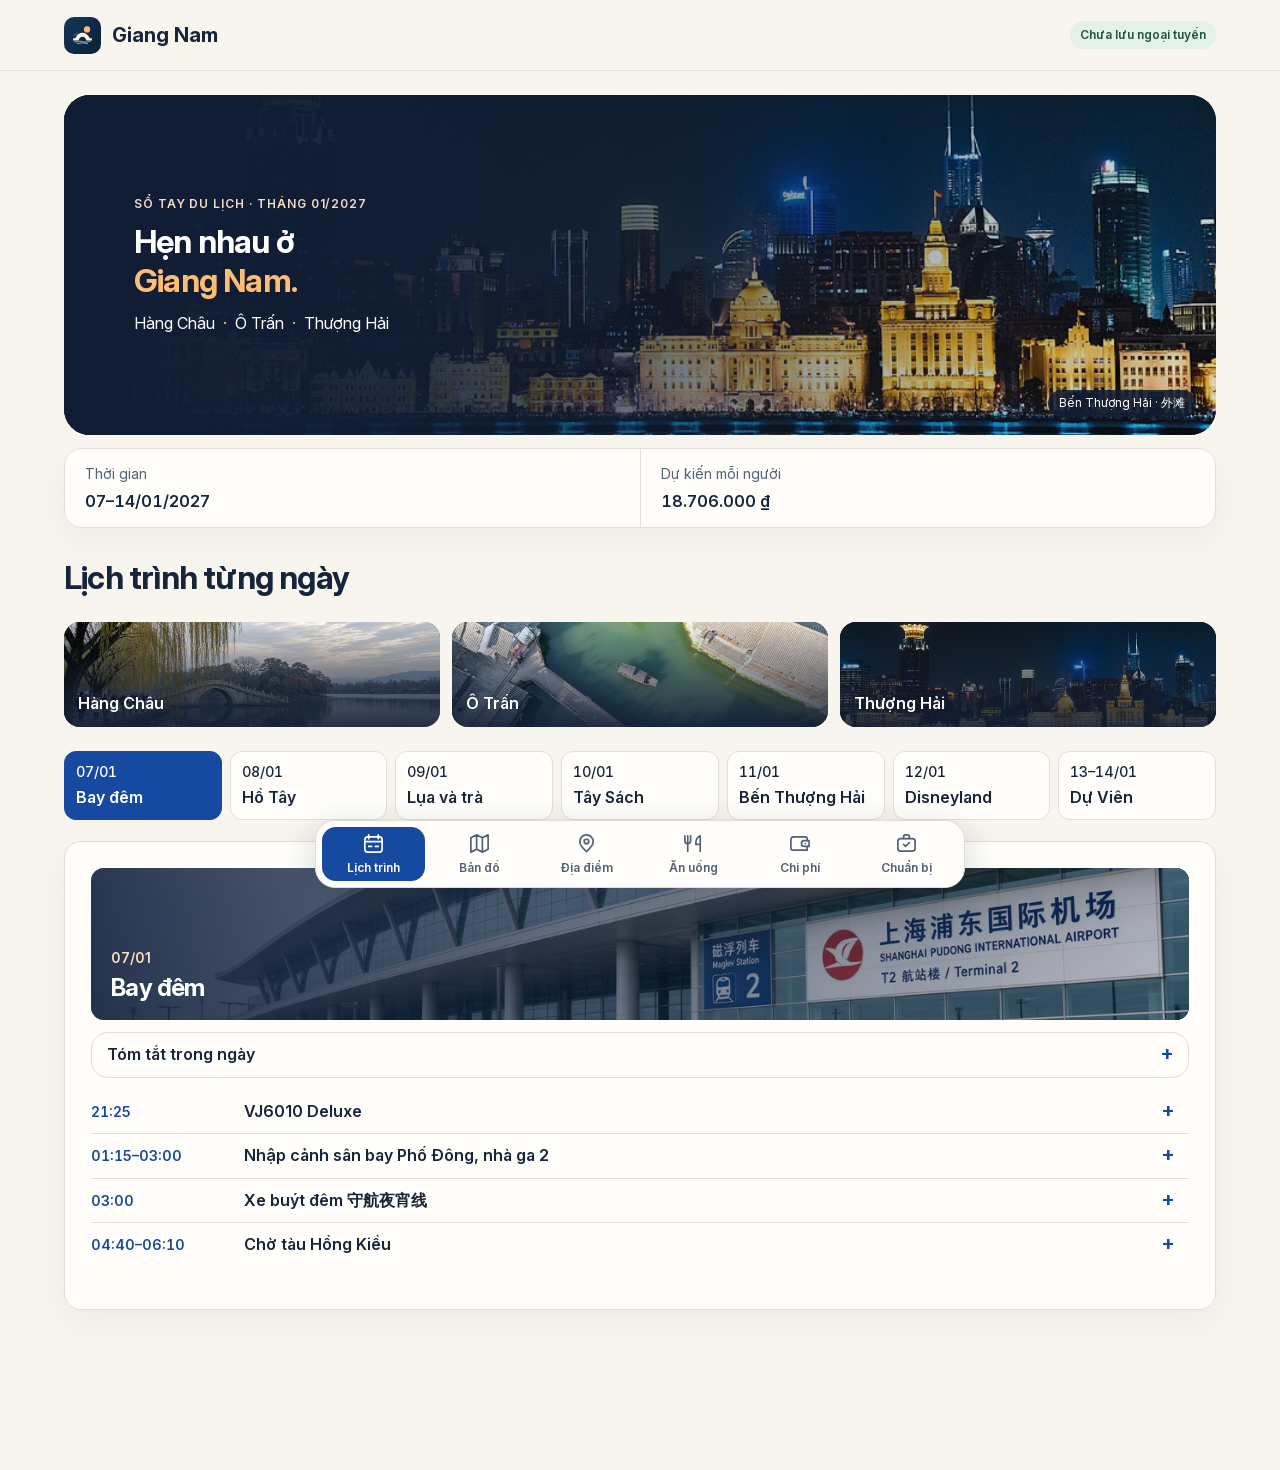
==== public/trip/index.html @ 9b8a5ee4 "Design a new Giang Nam app icon" ====
<!doctype html>
<html lang="vi">
<head>
  <meta charset="utf-8">
  <meta name="viewport" content="width=device-width, initial-scale=1, viewport-fit=cover">
  <meta name="theme-color" content="#f8f5ee">
  <meta name="description" content="Sổ tay du lịch tháng 1/2027 qua Hàng Châu, Ô Trấn và Thượng Hải.">
  <title>Giang Nam · Sổ tay chuyến đi</title>
  <link rel="manifest" href="manifest.webmanifest">
  <link rel="icon" href="icons/giang-nam.svg" type="image/svg+xml">
  <link rel="apple-touch-icon" href="icons/giang-nam-180.png" sizes="180x180">
  <link rel="stylesheet" href="leaflet.css">
  <link rel="stylesheet" href="trip.css">
  <script src="leaflet.js" defer></script>
  <script src="trip.js" type="module"></script>
</head>
<body>
  <header class="masthead">
    <div class="frame topbar"><a class="brand" href="./"><img src="icons/giang-nam.svg" alt="" width="37" height="37"> Giang Nam</a><div class="tools"><span id="offline" role="status"></span><button id="install" hidden>Cài ứng dụng</button></div></div>
  </header>
  <main class="frame">
    <section class="hero" aria-labelledby="title">
      <img src="../img/sight-bund.jpg" alt="" fetchpriority="high">
      <div class="hero-copy"><p class="eyebrow">SỔ TAY DU LỊCH · THÁNG 01/2027</p><h1 id="title">Hẹn nhau ở<br><em>Giang Nam.</em></h1><p>Hàng Châu <span>·</span> Ô Trấn <span>·</span> Thượng Hải</p></div>
      <span class="hero-caption">Bến Thượng Hải · 外滩</span>
    </section>
    <section class="overview" aria-label="Tổng quan chuyến đi">
      <div><span>Thời gian</span><strong>07–14/01/2027</strong></div>
      <div><span>Dự kiến mỗi người</span><strong>18.706.000 ₫</strong></div>
    </section>
    <nav class="nav" id="menu" aria-label="Sổ tay">
      <a href="#lich-trinh">
        <svg viewBox="0 0 24 24" aria-hidden="true"><rect x="3" y="5" width="18" height="16" rx="3"/><path d="M7 3v4m10-4v4M3 10h18m-14 5h3m4 0h3"/></svg>
        <span>Lịch trình</span>
      </a>
      <a href="#ban-do">
        <svg viewBox="0 0 24 24" aria-hidden="true"><path d="m3 6 6-3 6 3 6-3v15l-6 3-6-3-6 3zm6-3v15m6-12v15"/></svg>
        <span>Bản đồ</span>
      </a>
      <a href="#dia-diem">
        <svg viewBox="0 0 24 24" aria-hidden="true"><path d="M19 10c0 4.4-7 10.5-7 10.5S5 14.4 5 10a7 7 0 1 1 14 0Z"/><circle cx="12" cy="10" r="2.4"/></svg>
        <span>Địa điểm</span>
      </a>
      <a href="#an-uong">
        <svg viewBox="0 0 24 24" aria-hidden="true"><path d="M3 4v5a3 3 0 0 0 6 0V4M6 4v16m13 0V4c-3 1.5-4.5 4-4.5 7V13H19"/></svg>
        <span>Ăn uống</span>
      </a>
      <a href="#chi-phi">
        <svg viewBox="0 0 24 24" aria-hidden="true"><path d="M20 9V7a2 2 0 0 0-2-2H6a3 3 0 0 0-3 3v9a2 2 0 0 0 2 2h15v-4"/><path d="M17 9h5v6h-5a3 3 0 0 1 0-6Zm1 3h.1"/></svg>
        <span>Chi phí</span>
      </a>
      <a href="#chuan-bi">
        <svg viewBox="0 0 24 24" aria-hidden="true"><rect x="3" y="7" width="18" height="13" rx="3"/><path d="M9 7V5a2 2 0 0 1 2-2h2a2 2 0 0 1 2 2v2m-6 6 2 2 4-4"/></svg>
        <span>Chuẩn bị</span>
      </a>
    </nav>
    <section class="workspace" id="workspace" aria-live="off"><p id="loading" role="status">Đang tải sổ tay…</p></section>
    <noscript><p>Bật JavaScript để mở sổ tay chuyến đi.</p></noscript>
  </main>
</body>
</html>
---- public/trip/leaflet.css ----
/* required styles */

.leaflet-pane,
.leaflet-tile,
.leaflet-marker-icon,
.leaflet-marker-shadow,
.leaflet-tile-container,
.leaflet-pane > svg,
.leaflet-pane > canvas,
.leaflet-zoom-box,
.leaflet-image-layer,
.leaflet-layer {
	position: absolute;
	left: 0;
	top: 0;
	}
.leaflet-container {
	overflow: hidden;
	}
.leaflet-tile,
.leaflet-marker-icon,
.leaflet-marker-shadow {
	-webkit-user-select: none;
	   -moz-user-select: none;
	        user-select: none;
	  -webkit-user-drag: none;
	}
/* Prevents IE11 from highlighting tiles in blue */
.leaflet-tile::selection {
	background: transparent;
}
/* Safari renders non-retina tile on retina better with this, but Chrome is worse */
.leaflet-safari .leaflet-tile {
	image-rendering: -webkit-optimize-contrast;
	}
/* hack that prevents hw layers "stretching" when loading new tiles */
.leaflet-safari .leaflet-tile-container {
	width: 1600px;
	height: 1600px;
	-webkit-transform-origin: 0 0;
	}
.leaflet-marker-icon,
.leaflet-marker-shadow {
	display: block;
	}
/* .leaflet-container svg: reset svg max-width decleration shipped in Joomla! (joomla.org) 3.x */
/* .leaflet-container img: map is broken in FF if you have max-width: 100% on tiles */
.leaflet-container .leaflet-overlay-pane svg {
	max-width: none !important;
	max-height: none !important;
	}
.leaflet-container .leaflet-marker-pane img,
.leaflet-container .leaflet-shadow-pane img,
.leaflet-container .leaflet-tile-pane img,
.leaflet-container img.leaflet-image-layer,
.leaflet-container .leaflet-tile {
	max-width: none !important;
	max-height: none !important;
	width: auto;
	padding: 0;
	}

.leaflet-container img.leaflet-tile {
	/* See: https://bugs.chromium.org/p/chromium/issues/detail?id=600120 */
	mix-blend-mode: plus-lighter;
}

.leaflet-container.leaflet-touch-zoom {
	-ms-touch-action: pan-x pan-y;
	touch-action: pan-x pan-y;
	}
.leaflet-container.leaflet-touch-drag {
	-ms-touch-action: pinch-zoom;
	/* Fallback for FF which doesn't support pinch-zoom */
	touch-action: none;
	touch-action: pinch-zoom;
}
.leaflet-container.leaflet-touch-drag.leaflet-touch-zoom {
	-ms-touch-action: none;
	touch-action: none;
}
.leaflet-container {
	-webkit-tap-highlight-color: transparent;
}
.leaflet-container a {
	-webkit-tap-highlight-color: rgba(51, 181, 229, 0.4);
}
.leaflet-tile {
	filter: inherit;
	visibility: hidden;
	}
.leaflet-tile-loaded {
	visibility: inherit;
	}
.leaflet-zoom-box {
	width: 0;
	height: 0;
	-moz-box-sizing: border-box;
	     box-sizing: border-box;
	z-index: 800;
	}
/* workaround for https://bugzilla.mozilla.org/show_bug.cgi?id=888319 */
.leaflet-overlay-pane svg {
	-moz-user-select: none;
	}

.leaflet-pane         { z-index: 400; }

.leaflet-tile-pane    { z-index: 200; }
.leaflet-overlay-pane { z-index: 400; }
.leaflet-shadow-pane  { z-index: 500; }
.leaflet-marker-pane  { z-index: 600; }
.leaflet-tooltip-pane   { z-index: 650; }
.leaflet-popup-pane   { z-index: 700; }

.leaflet-map-pane canvas { z-index: 100; }
.leaflet-map-pane svg    { z-index: 200; }

.leaflet-vml-shape {
	width: 1px;
	height: 1px;
	}
.lvml {
	behavior: url(#default#VML);
	display: inline-block;
	position: absolute;
	}


/* control positioning */

.leaflet-control {
	position: relative;
	z-index: 800;
	pointer-events: visiblePainted; /* IE 9-10 doesn't have auto */
	pointer-events: auto;
	}
.leaflet-top,
.leaflet-bottom {
	position: absolute;
	z-index: 1000;
	pointer-events: none;
	}
.leaflet-top {
	top: 0;
	}
.leaflet-right {
	right: 0;
	}
.leaflet-bottom {
	bottom: 0;
	}
.leaflet-left {
	left: 0;
	}
.leaflet-control {
	float: left;
	clear: both;
	}
.leaflet-right .leaflet-control {
	float: right;
	}
.leaflet-top .leaflet-control {
	margin-top: 10px;
	}
.leaflet-bottom .leaflet-control {
	margin-bottom: 10px;
	}
.leaflet-left .leaflet-control {
	margin-left: 10px;
	}
.leaflet-right .leaflet-control {
	margin-right: 10px;
	}


/* zoom and fade animations */

.leaflet-fade-anim .leaflet-popup {
	opacity: 0;
	-webkit-transition: opacity 0.2s linear;
	   -moz-transition: opacity 0.2s linear;
	        transition: opacity 0.2s linear;
	}
.leaflet-fade-anim .leaflet-map-pane .leaflet-popup {
	opacity: 1;
	}
.leaflet-zoom-animated {
	-webkit-transform-origin: 0 0;
	    -ms-transform-origin: 0 0;
	        transform-origin: 0 0;
	}
svg.leaflet-zoom-animated {
	will-change: transform;
}

.leaflet-zoom-anim .leaflet-zoom-animated {
	-webkit-transition: -webkit-transform 0.25s cubic-bezier(0,0,0.25,1);
	   -moz-transition:    -moz-transform 0.25s cubic-bezier(0,0,0.25,1);
	        transition:         transform 0.25s cubic-bezier(0,0,0.25,1);
	}
.leaflet-zoom-anim .leaflet-tile,
.leaflet-pan-anim .leaflet-tile {
	-webkit-transition: none;
	   -moz-transition: none;
	        transition: none;
	}

.leaflet-zoom-anim .leaflet-zoom-hide {
	visibility: hidden;
	}


/* cursors */

.leaflet-interactive {
	cursor: pointer;
	}
.leaflet-grab {
	cursor: -webkit-grab;
	cursor:    -moz-grab;
	cursor:         grab;
	}
.leaflet-crosshair,
.leaflet-crosshair .leaflet-interactive {
	cursor: crosshair;
	}
.leaflet-popup-pane,
.leaflet-control {
	cursor: auto;
	}
.leaflet-dragging .leaflet-grab,
.leaflet-dragging .leaflet-grab .leaflet-interactive,
.leaflet-dragging .leaflet-marker-draggable {
	cursor: move;
	cursor: -webkit-grabbing;
	cursor:    -moz-grabbing;
	cursor:         grabbing;
	}

/* marker & overlays interactivity */
.leaflet-marker-icon,
.leaflet-marker-shadow,
.leaflet-image-layer,
.leaflet-pane > svg path,
.leaflet-tile-container {
	pointer-events: none;
	}

.leaflet-marker-icon.leaflet-interactive,
.leaflet-image-layer.leaflet-interactive,
.leaflet-pane > svg path.leaflet-interactive,
svg.leaflet-image-layer.leaflet-interactive path {
	pointer-events: visiblePainted; /* IE 9-10 doesn't have auto */
	pointer-events: auto;
	}

/* visual tweaks */

.leaflet-container {
	background: #ddd;
	outline-offset: 1px;
	}
.leaflet-container a {
	color: #0078A8;
	}
.leaflet-zoom-box {
	border: 2px dotted #38f;
	background: rgba(255,255,255,0.5);
	}


/* general typography */
.leaflet-container {
	font-family: "Helvetica Neue", Arial, Helvetica, sans-serif;
	font-size: 12px;
	font-size: 0.75rem;
	line-height: 1.5;
	}


/* general toolbar styles */

.leaflet-bar {
	box-shadow: 0 1px 5px rgba(0,0,0,0.65);
	border-radius: 4px;
	}
.leaflet-bar a {
	background-color: #fff;
	border-bottom: 1px solid #ccc;
	width: 26px;
	height: 26px;
	line-height: 26px;
	display: block;
	text-align: center;
	text-decoration: none;
	color: black;
	}
.leaflet-bar a,
.leaflet-control-layers-toggle {
	background-position: 50% 50%;
	background-repeat: no-repeat;
	display: block;
	}
.leaflet-bar a:hover,
.leaflet-bar a:focus {
	background-color: #f4f4f4;
	}
.leaflet-bar a:first-child {
	border-top-left-radius: 4px;
	border-top-right-radius: 4px;
	}
.leaflet-bar a:last-child {
	border-bottom-left-radius: 4px;
	border-bottom-right-radius: 4px;
	border-bottom: none;
	}
.leaflet-bar a.leaflet-disabled {
	cursor: default;
	background-color: #f4f4f4;
	color: #bbb;
	}

.leaflet-touch .leaflet-bar a {
	width: 30px;
	height: 30px;
	line-height: 30px;
	}
.leaflet-touch .leaflet-bar a:first-child {
	border-top-left-radius: 2px;
	border-top-right-radius: 2px;
	}
.leaflet-touch .leaflet-bar a:last-child {
	border-bottom-left-radius: 2px;
	border-bottom-right-radius: 2px;
	}

/* zoom control */

.leaflet-control-zoom-in,
.leaflet-control-zoom-out {
	font: bold 18px 'Lucida Console', Monaco, monospace;
	text-indent: 1px;
	}

.leaflet-touch .leaflet-control-zoom-in, .leaflet-touch .leaflet-control-zoom-out  {
	font-size: 22px;
	}


/* layers control */

.leaflet-control-layers {
	box-shadow: 0 1px 5px rgba(0,0,0,0.4);
	background: #fff;
	border-radius: 5px;
	}
.leaflet-control-layers-toggle {
	background-image: url(images/layers.png);
	width: 36px;
	height: 36px;
	}
.leaflet-retina .leaflet-control-layers-toggle {
	background-image: url(images/layers-2x.png);
	background-size: 26px 26px;
	}
.leaflet-touch .leaflet-control-layers-toggle {
	width: 44px;
	height: 44px;
	}
.leaflet-control-layers .leaflet-control-layers-list,
.leaflet-control-layers-expanded .leaflet-control-layers-toggle {
	display: none;
	}
.leaflet-control-layers-expanded .leaflet-control-layers-list {
	display: block;
	position: relative;
	}
.leaflet-control-layers-expanded {
	padding: 6px 10px 6px 6px;
	color: #333;
	background: #fff;
	}
.leaflet-control-layers-scrollbar {
	overflow-y: scroll;
	overflow-x: hidden;
	padding-right: 5px;
	}
.leaflet-control-layers-selector {
	margin-top: 2px;
	position: relative;
	top: 1px;
	}
.leaflet-control-layers label {
	display: block;
	font-size: 13px;
	font-size: 1.08333em;
	}
.leaflet-control-layers-separator {
	height: 0;
	border-top: 1px solid #ddd;
	margin: 5px -10px 5px -6px;
	}

/* Default icon URLs */
.leaflet-default-icon-path { /* used only in path-guessing heuristic, see L.Icon.Default */
	background-image: url(images/marker-icon.png);
	}


/* attribution and scale controls */

.leaflet-container .leaflet-control-attribution {
	background: #fff;
	background: rgba(255, 255, 255, 0.8);
	margin: 0;
	}
.leaflet-control-attribution,
.leaflet-control-scale-line {
	padding: 0 5px;
	color: #333;
	line-height: 1.4;
	}
.leaflet-control-attribution a {
	text-decoration: none;
	}
.leaflet-control-attribution a:hover,
.leaflet-control-attribution a:focus {
	text-decoration: underline;
	}
.leaflet-attribution-flag {
	display: inline !important;
	vertical-align: baseline !important;
	width: 1em;
	height: 0.6669em;
	}
.leaflet-left .leaflet-control-scale {
	margin-left: 5px;
	}
.leaflet-bottom .leaflet-control-scale {
	margin-bottom: 5px;
	}
.leaflet-control-scale-line {
	border: 2px solid #777;
	border-top: none;
	line-height: 1.1;
	padding: 2px 5px 1px;
	white-space: nowrap;
	-moz-box-sizing: border-box;
	     box-sizing: border-box;
	background: rgba(255, 255, 255, 0.8);
	text-shadow: 1px 1px #fff;
	}
.leaflet-control-scale-line:not(:first-child) {
	border-top: 2px solid #777;
	border-bottom: none;
	margin-top: -2px;
	}
.leaflet-control-scale-line:not(:first-child):not(:last-child) {
	border-bottom: 2px solid #777;
	}

.leaflet-touch .leaflet-control-attribution,
.leaflet-touch .leaflet-control-layers,
.leaflet-touch .leaflet-bar {
	box-shadow: none;
	}
.leaflet-touch .leaflet-control-layers,
.leaflet-touch .leaflet-bar {
	border: 2px solid rgba(0,0,0,0.2);
	background-clip: padding-box;
	}


/* popup */

.leaflet-popup {
	position: absolute;
	text-align: center;
	margin-bottom: 20px;
	}
.leaflet-popup-content-wrapper {
	padding: 1px;
	text-align: left;
	border-radius: 12px;
	}
.leaflet-popup-content {
	margin: 13px 24px 13px 20px;
	line-height: 1.3;
	font-size: 13px;
	font-size: 1.08333em;
	min-height: 1px;
	}
.leaflet-popup-content p {
	margin: 17px 0;
	margin: 1.3em 0;
	}
.leaflet-popup-tip-container {
	width: 40px;
	height: 20px;
	position: absolute;
	left: 50%;
	margin-top: -1px;
	margin-left: -20px;
	overflow: hidden;
	pointer-events: none;
	}
.leaflet-popup-tip {
	width: 17px;
	height: 17px;
	padding: 1px;

	margin: -10px auto 0;
	pointer-events: auto;

	-webkit-transform: rotate(45deg);
	   -moz-transform: rotate(45deg);
	    -ms-transform: rotate(45deg);
	        transform: rotate(45deg);
	}
.leaflet-popup-content-wrapper,
.leaflet-popup-tip {
	background: white;
	color: #333;
	box-shadow: 0 3px 14px rgba(0,0,0,0.4);
	}
.leaflet-container a.leaflet-popup-close-button {
	position: absolute;
	top: 0;
	right: 0;
	border: none;
	text-align: center;
	width: 24px;
	height: 24px;
	font: 16px/24px Tahoma, Verdana, sans-serif;
	color: #757575;
	text-decoration: none;
	background: transparent;
	}
.leaflet-container a.leaflet-popup-close-button:hover,
.leaflet-container a.leaflet-popup-close-button:focus {
	color: #585858;
	}
.leaflet-popup-scrolled {
	overflow: auto;
	}

.leaflet-oldie .leaflet-popup-content-wrapper {
	-ms-zoom: 1;
	}
.leaflet-oldie .leaflet-popup-tip {
	width: 24px;
	margin: 0 auto;

	-ms-filter: "progid:DXImageTransform.Microsoft.Matrix(M11=0.70710678, M12=0.70710678, M21=-0.70710678, M22=0.70710678)";
	filter: progid:DXImageTransform.Microsoft.Matrix(M11=0.70710678, M12=0.70710678, M21=-0.70710678, M22=0.70710678);
	}

.leaflet-oldie .leaflet-control-zoom,
.leaflet-oldie .leaflet-control-layers,
.leaflet-oldie .leaflet-popup-content-wrapper,
.leaflet-oldie .leaflet-popup-tip {
	border: 1px solid #999;
	}


/* div icon */

.leaflet-div-icon {
	background: #fff;
	border: 1px solid #666;
	}


/* Tooltip */
/* Base styles for the element that has a tooltip */
.leaflet-tooltip {
	position: absolute;
	padding: 6px;
	background-color: #fff;
	border: 1px solid #fff;
	border-radius: 3px;
	color: #222;
	white-space: nowrap;
	-webkit-user-select: none;
	-moz-user-select: none;
	-ms-user-select: none;
	user-select: none;
	pointer-events: none;
	box-shadow: 0 1px 3px rgba(0,0,0,0.4);
	}
.leaflet-tooltip.leaflet-interactive {
	cursor: pointer;
	pointer-events: auto;
	}
.leaflet-tooltip-top:before,
.leaflet-tooltip-bottom:before,
.leaflet-tooltip-left:before,
.leaflet-tooltip-right:before {
	position: absolute;
	pointer-events: none;
	border: 6px solid transparent;
	background: transparent;
	content: "";
	}

/* Directions */

.leaflet-tooltip-bottom {
	margin-top: 6px;
}
.leaflet-tooltip-top {
	margin-top: -6px;
}
.leaflet-tooltip-bottom:before,
.leaflet-tooltip-top:before {
	left: 50%;
	margin-left: -6px;
	}
.leaflet-tooltip-top:before {
	bottom: 0;
	margin-bottom: -12px;
	border-top-color: #fff;
	}
.leaflet-tooltip-bottom:before {
	top: 0;
	margin-top: -12px;
	margin-left: -6px;
	border-bottom-color: #fff;
	}
.leaflet-tooltip-left {
	margin-left: -6px;
}
.leaflet-tooltip-right {
	margin-left: 6px;
}
.leaflet-tooltip-left:before,
.leaflet-tooltip-right:before {
	top: 50%;
	margin-top: -6px;
	}
.leaflet-tooltip-left:before {
	right: 0;
	margin-right: -12px;
	border-left-color: #fff;
	}
.leaflet-tooltip-right:before {
	left: 0;
	margin-left: -12px;
	border-right-color: #fff;
	}

/* Printing */

@media print {
	/* Prevent printers from removing background-images of controls. */
	.leaflet-control {
		-webkit-print-color-adjust: exact;
		print-color-adjust: exact;
		}
	}
---- public/trip/trip.css ----
﻿:root {
  color-scheme: light;
  --ink: #17253a;
  --muted: #526175;
  --paper: #f8f5ee;
  --white: #fffefa;
  --line: #e3ded3;
  --blue: #1649a0;
  --blue-soft: #e7efff;
  --orange: #ffbd73;
  --shadow: 0 12px 34px #18283b0c;
  --dock-space: calc(92px + env(safe-area-inset-bottom, 0px));
  --font-ui: "Inter", system-ui, "Segoe UI", sans-serif;
  --text-12: .75rem;
  --text-14: .875rem;
  --text-16: 1rem;
  --text-20: 1.25rem;
  --text-24: 1.5rem;
  --text-32: 2rem;
  --text-label: var(--text-12);
  --text-detail: var(--text-14);
  --text-body: var(--text-16);
  --text-card: var(--text-16);
  --text-section: clamp(var(--text-20), calc(var(--text-16) + 1vw), var(--text-24));
  --text-heading: clamp(var(--text-24), calc(var(--text-20) + 1vw), var(--text-32));
  --weight-regular: 400;
  --weight-medium: 500;
  --weight-semibold: 600;
  --weight-bold: 700;
  --leading-copy: 1.55;
  --leading-compact: 1.45;
  --leading-title: 1.22;
  --tracking-title: -.025em;
  --space-1: .25rem;
  --space-2: .5rem;
  --space-3: .75rem;
  --space-4: 1rem;
  --space-5: 1.5rem;
  font-family: var(--font-ui);
  color: var(--ink);
  background: var(--paper);
  scroll-padding-block: 12px var(--dock-space);
}
@font-face {
  font-family: "Inter"; src: url("fonts/InterVariable.woff2") format("woff2");
  font-weight: 400 700; font-style: normal; font-display: swap;
}
@font-face {
  font-family: "Inter"; src: url("fonts/InterVariable-Italic.woff2") format("woff2");
  font-weight: 400 700; font-style: italic; font-display: swap;
}
* { box-sizing: border-box }
body,h1,h2,h3,p,dl,dd { margin: 0 }
body { font-size: var(--text-body); font-weight: var(--weight-regular); line-height: var(--leading-copy); padding-bottom: var(--dock-space) }
h1,h2,h3 { font-weight: var(--weight-bold); line-height: var(--leading-title); letter-spacing: var(--tracking-title); text-wrap: balance }
h1,h2 { font-size: var(--text-heading) }
h3 { font-size: var(--text-card) }
strong,b,th { font-weight: var(--weight-semibold) }
a { color: inherit }
button,select,input { font: inherit; color: inherit }
button,select,summary { cursor: pointer }
button {
  border: 1px solid var(--line);
  border-radius: 12px;
  background: var(--white);
  padding: 9px 14px;
  font-weight: var(--weight-semibold);
}
button:hover { border-color: var(--blue) }
:focus-visible { outline: 3px solid #b95618; outline-offset: 3px }
[hidden] { display: none !important }
.frame { width: min(1152px, calc(100% - 56px)); margin-inline: auto }
.masthead { border-bottom: 1px solid var(--line) }
.topbar,.tools,.brand { display: flex; align-items: center; gap: 11px }
.topbar { justify-content: space-between; min-height: 70px }
.brand { text-decoration: none; font-size: var(--text-20); font-weight: var(--weight-bold); line-height: var(--leading-title) }
.brand img { display: block; flex: none; border-radius: 10px }
.tools { font-size: var(--text-detail); flex-wrap: wrap; justify-content: flex-end }
#offline:not(:empty) {
  color: #245440; background: #e3f1e7; padding: 5px 10px;
  border-radius: 999px; font-size: var(--text-label); font-weight: var(--weight-semibold);
}
#install { color: white; background: var(--blue); border-color: var(--blue) }
.hero {
  position: relative; isolation: isolate; display: flex; align-items: center;
  min-height: 340px; margin-top: var(--space-5); overflow: hidden; border-radius: 26px; color: white;
  background: #111f36;
}
.hero img,.hero::after { position: absolute; inset: 0; width: 100%; height: 100%; z-index: -1 }
.hero img { object-fit: cover; object-position: 64% 61% }
.hero::after { content: ""; background: linear-gradient(94deg,#101d34 4%,#101d34ed 30%,#101d3459 70%,#101d3424) }
.hero-copy { padding: clamp(26px,5vw,54px) clamp(26px,6vw,70px) }
.eyebrow { font-size: var(--text-label); letter-spacing: .075em; font-weight: var(--weight-semibold); color: #f4ddc3 }
h1 { margin: var(--space-2) 0 var(--space-3) }
h1 em { color: var(--orange); font-weight: inherit; font-style: normal }
.hero-copy p:last-child { font-size: var(--text-body); line-height: var(--leading-compact) }
.hero-copy p span { color: var(--orange); margin-inline: 4px }
.hero-caption {
  position: absolute; right: 20px; bottom: 18px; padding: 4px 11px;
  border-radius: 999px; color: white; background: #101d34db; font-size: var(--text-label);
}
body[data-tab]:not([data-tab="lich-trinh"]) .hero { min-height: 190px }
body[data-tab]:not([data-tab="lich-trinh"]) .hero-copy { padding-block: 25px }
body[data-tab]:not([data-tab="lich-trinh"]) h1 { margin: var(--space-2) 0 }
body[data-tab]:not([data-tab="lich-trinh"]) h1 br { display: none }
body[data-tab]:not([data-tab="lich-trinh"]) h1 em { margin-inline-start: .2em }
.overview {
  display: grid; grid-template-columns: 1fr 1fr; margin-top: 13px;
  border: 1px solid var(--line); border-radius: 18px; background: var(--white); box-shadow: var(--shadow);
}
.overview > * { display: grid; align-content: center; gap: 4px; padding: 14px 20px }
.overview > * + * { border-left: 1px solid var(--line) }
.overview span { font-size: var(--text-detail); color: var(--muted) }
.overview strong { font-size: var(--text-body); font-weight: var(--weight-semibold) }
select {
  appearance: none; border: 0; padding: 3px 23px 3px 0; width: 100%;
  background: transparent url("data:image/svg+xml,%3Csvg xmlns='http://www.w3.org/2000/svg' width='16' height='16' viewBox='0 0 16 16'%3E%3Cpath d='m3 6 5 5 5-5' fill='none' stroke='%2317253a' stroke-width='1.5'/%3E%3C/svg%3E") no-repeat right center;
}
.nav {
  display: grid; grid-template-columns: repeat(6,minmax(0,1fr)); gap: 4px;
  position: fixed; z-index: 1000; inset-inline: 0; bottom: calc(12px + env(safe-area-inset-bottom, 0px));
  width: min(650px, calc(100% - 28px)); margin-inline: auto; padding: 6px;
  border: 1px solid var(--line); border-radius: 20px; background: var(--white);
  box-shadow: 0 10px 35px #17253a30;
}
.nav a {
  display: grid; justify-items: center; align-content: center; gap: 4px;
  min-height: 54px; padding: 4px 1px; border-radius: 14px; text-decoration: none;
  color: var(--muted); text-align: center; font-size: var(--text-label); font-weight: var(--weight-semibold);
  line-height: var(--leading-compact);
}
.nav svg { width: 23px; height: 23px; fill: none; stroke: currentColor; stroke-width: 1.75; stroke-linecap: round; stroke-linejoin: round }
.nav a span { white-space: nowrap }
.nav a[aria-current],.days button[aria-pressed=true],.filters button[aria-pressed=true] { background: var(--blue); color: white; border-color: var(--blue) }
.nav a:hover:not([aria-current]) { background: var(--blue-soft) }
.workspace { padding: 30px 0 68px }
.workspace h2 { margin-bottom: var(--space-5) }
.rich h3,.guide h3,.checklist-panel h3 { font-size: var(--text-section) }
.rich > * + h3 { margin-block-start: var(--space-5) }
.route { display: grid; grid-template-columns: repeat(3,minmax(0,1fr)); gap: 12px; margin-bottom: 20px }
.route-card {
  display: flex; align-items: flex-end; position: relative; isolation: isolate;
  min-height: 105px; overflow: hidden; color: white; text-align: left; background: #17253a;
  border: 0; border-radius: 16px; padding: 11px 14px;
}
.route-card img,.route-card::after { position: absolute; inset: 0; width: 100%; height: 100%; z-index: -1 }
.route-card img { object-fit: cover; transition: transform .25s }
.route-card::after { content: ""; background: linear-gradient(transparent,#111e35e8) }
.route-card:hover img { transform: scale(1.07) }
.days {
  display: grid; grid-template-columns: repeat(7,minmax(120px,1fr)); gap: 8px;
  overflow-x: auto; padding: 4px 4px 9px; margin: 0 -4px 12px;
}
.days button { display: grid; gap: 3px; text-align: left; padding: 9px 11px }
.days small { font-size: var(--text-detail); font-weight: var(--weight-medium) }
.panel,details,.pin { min-width: 0; border: 1px solid var(--line); background: var(--white); border-radius: 17px }
.panel,.pin { box-shadow: var(--shadow) }
.panel { padding: clamp(15px,3vw,26px) }
.panel > * + *,.rich > * + * { margin-top: 12px }
.day-banner {
  position: relative; isolation: isolate; display: flex; align-items: end; min-height: 152px;
  padding: 18px 20px; overflow: hidden; border-radius: 13px; color: white; background: #152444;
}
.day-banner img,.day-banner::after { position: absolute; inset: 0; width: 100%; height: 100%; z-index: -1 }
.day-banner img { object-fit: cover; object-position: center 55% }
.day-banner::after { content: ""; background: linear-gradient(75deg,#10203de8,#10203d28) }
.day-banner p { color: #ffe0b9; font-size: var(--text-detail); font-weight: var(--weight-semibold) }
.day-banner h3 { font-size: var(--text-section); margin-top: var(--space-1) }
.timeline { list-style: none; padding: 0; display: grid; gap: 0 }
.timeline li { display: grid; grid-template-columns: 139px minmax(0,1fr); column-gap: 14px; border-bottom: 1px solid var(--line) }
.timeline li:last-child { border-bottom: 0 }
.timeline time { align-self: start; padding-top: 11px; font-size: var(--text-detail); color: var(--blue); font-weight: var(--weight-semibold) }
details { padding: 0; margin-top: 9px }
summary { list-style: none; font-size: var(--text-card); font-weight: var(--weight-semibold); line-height: var(--leading-title); position: relative; padding: 12px 38px 12px 15px; overflow-wrap: anywhere }
summary::-webkit-details-marker { display: none }
summary::after { content: "+"; position: absolute; top: 8px; right: 14px; color: var(--blue); font-size: var(--text-20); line-height: var(--leading-title) }
details[open] > summary::after { content: "\2212" }
details > .rich { padding: 2px 15px 15px; overflow-wrap: anywhere }
.event { margin: 0; border: 0; background: transparent }
.event summary,.event-plain { padding-left: 0 }
.event-plain { padding-block: 11px; font-weight: var(--weight-semibold) }
.event-body { padding: 0 15px 13px 0; color: var(--muted); overflow-wrap: anywhere }
.event-body > * + * { margin-top: 8px }
.idea-list,.rich ul,.rich ol { margin-bottom: 0; padding-inline-start: 1.25rem }
.idea-list li + li,.rich li + li { margin-top: 5px }
.timeline .idea-list li { display: list-item; border: 0; padding: 0 }
.event-place,.event-price { color: var(--ink); font-weight: var(--weight-semibold) }
.event-reference { font-size: var(--text-detail) }
.table-wrap { overflow: auto; max-width: 100%; border: 1px solid var(--line); border-radius: 9px }
table { border-collapse: collapse; width: 100% }
th,td { padding: 9px 11px; border-bottom: 1px solid var(--line); text-align: left; vertical-align: top; min-width: 88px }
th { background: var(--blue-soft) }
tr:last-child td { border-bottom: 0 }
code { font-family: inherit; background: var(--blue-soft); padding: 0 .25em; overflow-wrap: anywhere }
blockquote { margin-inline: 0; border-left: 3px solid var(--orange); padding-left: 12px }
.search { display: grid; gap: var(--space-1); margin-block: 15px 12px; max-width: 490px; font-size: var(--text-detail); font-weight: var(--weight-semibold) }
.search input { width: 100%; border: 1px solid var(--line); border-radius: 12px; background: white; padding: 11px 13px; font-size: var(--text-body); font-weight: var(--weight-regular) }
.filters { display: flex; flex-wrap: wrap; gap: 7px }
.filters button { font-size: var(--text-detail); border-radius: 999px }
.result-count { margin: var(--space-3) 0 var(--space-2); color: var(--muted); font-size: var(--text-detail) }
.cards { display: grid; grid-template-columns: repeat(auto-fit,minmax(min(100%,250px),1fr)); gap: 13px }
.pin { overflow: hidden; display: flex; flex-direction: column }
.pin img { width: 100%; height: 144px; object-fit: cover }
.photo-caption { padding: 6px 15px 0; color: var(--muted); font-size: var(--text-label) }
.pin-info { display: flex; flex-direction: column; gap: 7px; padding: 15px; height: 100% }
.pin-meta { align-self: flex-start; font-size: var(--text-label); color: var(--blue); background: var(--blue-soft); border-radius: 999px; padding: 2px 9px; font-weight: var(--weight-semibold) }
.pin-address { display: grid; grid-template-columns: minmax(0,1fr) auto; align-items: center; column-gap: var(--space-2); position: relative }
.pin-address p { color: var(--muted); font-size: var(--text-detail); overflow-wrap: anywhere }
.address-copy {
  display: grid; place-items: center; width: 44px; height: 44px; padding: 0;
  border: 0; border-radius: 10px; background: var(--blue-soft); color: var(--blue);
}
.address-copy:hover { background: #d8e6ff }
.address-copy svg { width: 19px; height: 19px; fill: none; stroke: currentColor; stroke-width: 1.7; stroke-linecap: round; stroke-linejoin: round }
.copy-feedback {
  position: absolute; z-index: 1; right: 0; bottom: calc(100% + 4px);
  padding: 5px 9px; border-radius: 7px; background: var(--ink); color: white; font-size: var(--text-label);
}
.copy-feedback:empty { padding: 0 }
.pin-actions { display: grid; grid-template-columns: repeat(2,minmax(0,1fr)); gap: var(--space-2); padding-top: 7px; margin-top: auto; font-size: var(--text-detail) }
.pin-actions a {
  display: flex; align-items: center; justify-content: center; min-height: 44px; padding: 6px 5px;
  border: 1px solid var(--line); border-radius: 8px;
  color: var(--blue); font-weight: var(--weight-semibold); text-decoration: none; text-align: center;
}
.pin-actions a:hover { border-color: var(--blue) }
.prep-grid,.food-grid { display: grid; gap: 14px; align-items: start }
.prep-grid { grid-template-columns: minmax(0,1.25fr) minmax(0,1fr) }
.food-grid { grid-template-columns: repeat(3,minmax(0,1fr)) }
.food-grid details[open] { grid-column: 1/-1 }
.food-grid details { overflow: hidden }
.food-photo { display: block; width: calc(100% + 53px); height: 128px; object-fit: cover; margin: -12px -38px 11px -15px }
.food-grid summary:has(img)::after { top: 137px }
.food-caption { display: block; margin-top: var(--space-1); color: var(--muted); font-size: var(--text-label); font-weight: var(--weight-regular); line-height: var(--leading-compact) }
.guide { padding: 14px 15px; border-radius: 17px; background: #eaf0fb }
.guide h3 { margin: 2px 0 11px }
.checklist { display: grid; gap: 7px }
.checklist label { display: flex; align-items: baseline; gap: 10px; padding: 10px; border: 1px solid var(--line); border-radius: 10px; cursor: pointer }
.checklist label:has(:checked) { color: #245440; background: #eef7ef; border-color: #cde3d1 }
.checklist input { width: 18px; height: 18px; flex-shrink: 0; align-self: start; margin: 4px 0 0; accent-color: var(--blue) }
progress { display: block; appearance: none; width: 100%; height: 12px; border: 0; border-radius: 99px; overflow: hidden; background: #e4eaff; color: var(--blue) }
progress::-webkit-progress-bar { background: #e4eaff }
progress::-webkit-progress-value { background: var(--blue); border-radius: 99px }
progress::-moz-progress-bar { background: var(--blue); border-radius: 99px }
.budget-summary { background: #edf3ff }
.budget-figures { display: grid; grid-template-columns: repeat(3,minmax(0,1fr)); gap: 13px }
.budget-figures dt { color: var(--muted); font-size: var(--text-detail) }
.budget-figures dd { color: var(--blue); font-size: var(--text-section); font-weight: var(--weight-bold); line-height: var(--leading-title) }
.overview strong,.days small,.timeline time,.budget-figures dd,table { font-variant-numeric: tabular-nums }
.map-layout { display: grid; grid-template-columns: minmax(0, 2fr) minmax(260px, 1fr); gap: 15px; align-items: start }
.map-panel,.map-sidebar { min-width: 0; padding: 13px; border: 1px solid var(--line); border-radius: 17px; background: var(--white); box-shadow: var(--shadow) }
.trip-map { z-index: 0; height: clamp(325px, 55vh, 545px); border-radius: 12px; background: #e5edf4; font-family: inherit }
.trip-marker { display: grid; place-items: center; border: 2px solid white; border-radius: 50%; background: var(--blue); box-shadow: 0 2px 6px #10203da8 }
.trip-marker::after { content: ""; width: 7px; height: 7px; border-radius: 50%; background: white }
.map-controls { display: flex; justify-content: space-between; align-items: center; gap: 11px; padding-block: 9px }
.map-controls button,.map-notice { font-size: var(--text-detail) }
.map-notice { color: var(--muted) }
.map-selection { padding: 11px; border-radius: 10px; background: var(--blue-soft) }
.map-selection p { margin-top: 5px }
.map-sidebar .search { margin-block: 0 10px }
.map-filter { display: grid; gap: var(--space-1); font-size: var(--text-detail); font-weight: var(--weight-semibold); color: var(--muted) }
.map-filter select { padding: 7px 25px 7px 8px; border: 1px solid var(--line); border-radius: 8px }
.map-results { list-style: none; margin: 0; padding: 3px; max-height: 430px; overflow: auto }
.map-results li + li { margin-top: 6px }
.map-results button { display: grid; width: 100%; text-align: left; padding: 7px 9px }
.map-results button[aria-pressed=true] { border-color: var(--blue); background: var(--blue-soft) }
.map-results small { color: var(--muted); font-size: var(--text-label) }
.pin-actions .amap-action { border-color: var(--blue); background: var(--blue); color: white }
.trip-map .leaflet-popup-content { min-width: 195px; margin: 14px 17px; font-size: var(--text-detail); line-height: var(--leading-compact) }
.trip-map .leaflet-control-attribution { font-size: var(--text-label) }
.trip-map .leaflet-control-zoom a,.trip-map .leaflet-popup-close-button { font-family: var(--font-ui); font-size: var(--text-20); font-weight: var(--weight-semibold) }
@media(max-width: 680px) {
  .frame { width: calc(100% - 28px) }
  .topbar { min-height: 57px }
  .hero { min-height: 250px; margin-top: 13px; border-radius: 19px }
  .hero::after { background: linear-gradient(85deg,#101d34f5,#101d3466) }
  .hero-caption { bottom: 9px; right: 10px }
  body[data-tab]:not([data-tab="lich-trinh"]) .hero { min-height: 174px }
  .overview > * { padding: 8px 11px }
  .nav { width: calc(100% - 8px); bottom: calc(6px + env(safe-area-inset-bottom, 0px)); gap: 0; padding: 3px }
  .nav a { gap: 3px }
  .nav svg { width: 22px; height: 22px }
  .workspace { padding-top: 20px }
  .workspace h2 { margin-bottom: 14px }
  .route { gap: 7px; margin-bottom: 13px }
  .route-card { min-height: 75px; font-size: var(--text-detail); padding: var(--space-2) }
  .days { grid-template-columns: repeat(7, minmax(104px,1fr)); gap: 6px }
  .day-banner { min-height: 115px }
  .timeline li { grid-template-columns: 1fr; gap: 0 }
  .timeline time { padding-top: 8px }
  .event summary,.event-plain { padding-top: 3px }
  .event summary::after { top: 3px }
  .prep-grid,.food-grid { grid-template-columns: 1fr }
  .map-layout { grid-template-columns: 1fr }
  .map-results { max-height: 330px }
  .budget-figures { grid-template-columns: 1fr 1fr; gap: 8px }
  .budget-figures > div:first-child { grid-column: 1/-1 }
}
@media(prefers-reduced-motion: reduce) {
  .route-card img { transition: none }
}
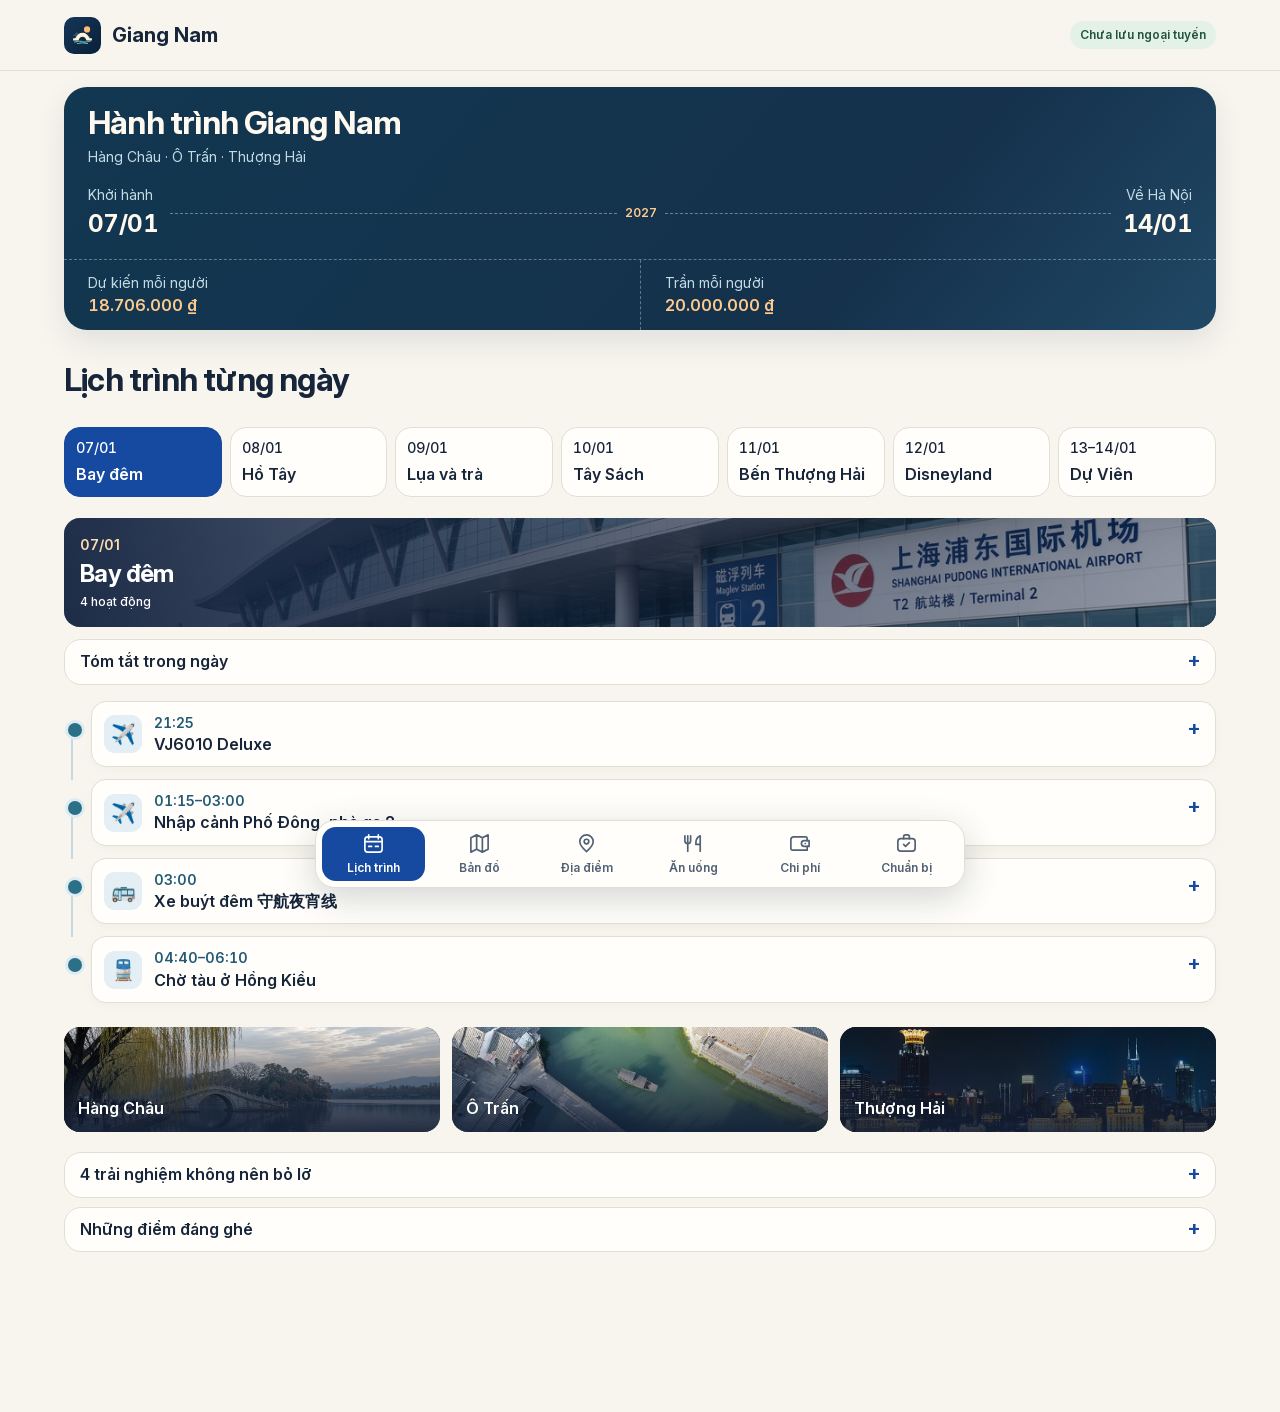
==== commit 8c8a23d9: "Refresh Giang Nam itinerary and mobile timeline" ====
--- a/public/trip/index.html
+++ b/public/trip/index.html
@@ -19,14 +19,17 @@
     <div class="frame topbar"><a class="brand" href="./"><img src="icons/giang-nam.svg" alt="" width="37" height="37"> Giang Nam</a><div class="tools"><span id="offline" role="status"></span><button id="install" hidden>Cài ứng dụng</button></div></div>
   </header>
   <main class="frame">
-    <section class="hero" aria-labelledby="title">
-      <img src="../img/sight-bund.jpg" alt="" fetchpriority="high">
-      <div class="hero-copy"><p class="eyebrow">SỔ TAY DU LỊCH · THÁNG 01/2027</p><h1 id="title">Hẹn nhau ở<br><em>Giang Nam.</em></h1><p>Hàng Châu <span>·</span> Ô Trấn <span>·</span> Thượng Hải</p></div>
-      <span class="hero-caption">Bến Thượng Hải · 外滩</span>
-    </section>
-    <section class="overview" aria-label="Tổng quan chuyến đi">
-      <div><span>Thời gian</span><strong>07–14/01/2027</strong></div>
-      <div><span>Dự kiến mỗi người</span><strong>18.706.000 ₫</strong></div>
+    <section class="trip-ticket" aria-labelledby="title">
+      <div class="ticket-heading"><h1 id="title">Hành trình Giang Nam</h1><p>Hàng Châu · Ô Trấn · Thượng Hải</p></div>
+      <div class="ticket-dates">
+        <div><span>Khởi hành</span><time datetime="2027-01-07">07/01</time></div>
+        <span class="ticket-year">2027</span>
+        <div><span>Về Hà Nội</span><time datetime="2027-01-14">14/01</time></div>
+      </div>
+      <div class="ticket-costs">
+        <div><span>Dự kiến mỗi người</span><strong>18.706.000 ₫</strong></div>
+        <div><span>Trần mỗi người</span><strong>20.000.000 ₫</strong></div>
+      </div>
     </section>
     <nav class="nav" id="menu" aria-label="Sổ tay">
       <a href="#lich-trinh">
--- a/public/trip/trip.css
+++ b/public/trip/trip.css
@@ -1,4 +1,4 @@
-﻿:root {
+:root {
   color-scheme: light;
   --ink: #17253a;
   --muted: #526175;
@@ -81,37 +81,24 @@
   border-radius: 999px; font-size: var(--text-label); font-weight: var(--weight-semibold);
 }
 #install { color: white; background: var(--blue); border-color: var(--blue) }
-.hero {
-  position: relative; isolation: isolate; display: flex; align-items: center;
-  min-height: 340px; margin-top: var(--space-5); overflow: hidden; border-radius: 26px; color: white;
-  background: #111f36;
-}
-.hero img,.hero::after { position: absolute; inset: 0; width: 100%; height: 100%; z-index: -1 }
-.hero img { object-fit: cover; object-position: 64% 61% }
-.hero::after { content: ""; background: linear-gradient(94deg,#101d34 4%,#101d34ed 30%,#101d3459 70%,#101d3424) }
-.hero-copy { padding: clamp(26px,5vw,54px) clamp(26px,6vw,70px) }
-.eyebrow { font-size: var(--text-label); letter-spacing: .075em; font-weight: var(--weight-semibold); color: #f4ddc3 }
-h1 { margin: var(--space-2) 0 var(--space-3) }
-h1 em { color: var(--orange); font-weight: inherit; font-style: normal }
-.hero-copy p:last-child { font-size: var(--text-body); line-height: var(--leading-compact) }
-.hero-copy p span { color: var(--orange); margin-inline: 4px }
-.hero-caption {
-  position: absolute; right: 20px; bottom: 18px; padding: 4px 11px;
-  border-radius: 999px; color: white; background: #101d34db; font-size: var(--text-label);
-}
-body[data-tab]:not([data-tab="lich-trinh"]) .hero { min-height: 190px }
-body[data-tab]:not([data-tab="lich-trinh"]) .hero-copy { padding-block: 25px }
-body[data-tab]:not([data-tab="lich-trinh"]) h1 { margin: var(--space-2) 0 }
-body[data-tab]:not([data-tab="lich-trinh"]) h1 br { display: none }
-body[data-tab]:not([data-tab="lich-trinh"]) h1 em { margin-inline-start: .2em }
-.overview {
-  display: grid; grid-template-columns: 1fr 1fr; margin-top: 13px;
-  border: 1px solid var(--line); border-radius: 18px; background: var(--white); box-shadow: var(--shadow);
-}
-.overview > * { display: grid; align-content: center; gap: 4px; padding: 14px 20px }
-.overview > * + * { border-left: 1px solid var(--line) }
-.overview span { font-size: var(--text-detail); color: var(--muted) }
-.overview strong { font-size: var(--text-body); font-weight: var(--weight-semibold) }
+.trip-ticket {
+  position: relative; isolation: isolate; overflow: hidden; margin-block-start: var(--space-4);
+  border-radius: 23px; background: linear-gradient(130deg,#123750,#15314c 70%,#204865); color: #fff9ef;
+  box-shadow: 0 12px 30px #17253a19;
+}
+.ticket-heading { padding: var(--space-4) var(--space-5) 0 }
+.ticket-heading h1 { margin-bottom: var(--space-1) }
+.ticket-heading p,.ticket-dates div span,.ticket-costs span { color: #c3dbe5; font-size: var(--text-detail) }
+.ticket-dates { display: grid; grid-template-columns: auto 1fr auto; align-items: center; gap: var(--space-3); padding: var(--space-4) var(--space-5) }
+.ticket-dates div:last-child { text-align: end }
+.ticket-dates div span,.ticket-dates time,.ticket-costs span,.ticket-costs strong { display: block }
+.ticket-dates time { font-size: var(--text-24); font-weight: var(--weight-bold); letter-spacing: var(--tracking-title) }
+.ticket-year { display: flex; align-items: center; gap: var(--space-2); font-size: var(--text-label); font-weight: var(--weight-semibold); color: #ffca8e }
+.ticket-year::before,.ticket-year::after { content: ""; flex: 1; border-top: 1px dashed #c3dbe579 }
+.ticket-costs { display: grid; grid-template-columns: 1fr 1fr; border-top: 1px dashed #c3dbe56b }
+.ticket-costs > div { padding: var(--space-3) var(--space-5) }
+.ticket-costs > div + div { border-inline-start: 1px dashed #c3dbe56b }
+.ticket-costs strong { font-size: var(--text-16); color: #ffca8e }
 select {
   appearance: none; border: 0; padding: 3px 23px 3px 0; width: 100%;
   background: transparent url("data:image/svg+xml,%3Csvg xmlns='http://www.w3.org/2000/svg' width='16' height='16' viewBox='0 0 16 16'%3E%3Cpath d='m3 6 5 5 5-5' fill='none' stroke='%2317253a' stroke-width='1.5'/%3E%3C/svg%3E") no-repeat right center;
@@ -137,7 +124,7 @@
 .workspace h2 { margin-bottom: var(--space-5) }
 .rich h3,.guide h3,.checklist-panel h3 { font-size: var(--text-section) }
 .rich > * + h3 { margin-block-start: var(--space-5) }
-.route { display: grid; grid-template-columns: repeat(3,minmax(0,1fr)); gap: 12px; margin-bottom: 20px }
+.route { margin-top: var(--space-5); display: grid; grid-template-columns: repeat(3,minmax(0,1fr)); gap: 12px; margin-bottom: 20px }
 .route-card {
   display: flex; align-items: flex-end; position: relative; isolation: isolate;
   min-height: 105px; overflow: hidden; color: white; text-align: left; background: #17253a;
@@ -151,35 +138,52 @@
   display: grid; grid-template-columns: repeat(7,minmax(120px,1fr)); gap: 8px;
   overflow-x: auto; padding: 4px 4px 9px; margin: 0 -4px 12px;
 }
-.days button { display: grid; gap: 3px; text-align: left; padding: 9px 11px }
+.days button { border-radius: 16px; display: grid; gap: 3px; text-align: left; padding: 9px 11px }
 .days small { font-size: var(--text-detail); font-weight: var(--weight-medium) }
 .panel,details,.pin { min-width: 0; border: 1px solid var(--line); background: var(--white); border-radius: 17px }
 .panel,.pin { box-shadow: var(--shadow) }
 .panel { padding: clamp(15px,3vw,26px) }
 .panel > * + *,.rich > * + * { margin-top: 12px }
+.day-plan { min-width: 0 }
+.day-plan > details { margin-top: var(--space-3) }
 .day-banner {
-  position: relative; isolation: isolate; display: flex; align-items: end; min-height: 152px;
-  padding: 18px 20px; overflow: hidden; border-radius: 13px; color: white; background: #152444;
+  position: relative; isolation: isolate; display: flex; align-items: center; min-height: 104px;
+  padding: var(--space-4); overflow: hidden; border-radius: 16px; color: white; background: #152444;
 }
 .day-banner img,.day-banner::after { position: absolute; inset: 0; width: 100%; height: 100%; z-index: -1 }
 .day-banner img { object-fit: cover; object-position: center 55% }
-.day-banner::after { content: ""; background: linear-gradient(75deg,#10203de8,#10203d28) }
-.day-banner p { color: #ffe0b9; font-size: var(--text-detail); font-weight: var(--weight-semibold) }
+.day-banner::after { content: ""; background: linear-gradient(75deg,#10203df0,#10203d54) }
+.day-banner p { color: #ffddb3; font-size: var(--text-detail); font-weight: var(--weight-semibold) }
 .day-banner h3 { font-size: var(--text-section); margin-top: var(--space-1) }
-.timeline { list-style: none; padding: 0; display: grid; gap: 0 }
-.timeline li { display: grid; grid-template-columns: 139px minmax(0,1fr); column-gap: 14px; border-bottom: 1px solid var(--line) }
-.timeline li:last-child { border-bottom: 0 }
-.timeline time { align-self: start; padding-top: 11px; font-size: var(--text-detail); color: var(--blue); font-weight: var(--weight-semibold) }
+.day-banner .day-count { margin-top: var(--space-1); color: white; font-size: var(--text-label); font-weight: var(--weight-medium) }
+.timeline { list-style: none; padding: 0; display: grid; gap: var(--space-3); margin-block: var(--space-4) }
+.timeline > li { position: relative; padding-inline-start: 27px; min-width: 0 }
+.timeline > li:not(:last-child)::after { content: ""; position: absolute; inset: 22px auto -13px 7px; border-inline-start: 2px solid #c6d8e2 }
+.timeline > li::before { content: ""; position: absolute; z-index: 1; inset: 19px auto auto 1px; width: 14px; height: 14px; border-radius: 50%; background: #2c7088; border: 3px solid #dcecf2 }
+.timeline time { color: #235a78; font-size: var(--text-detail); font-weight: var(--weight-bold); line-height: var(--leading-title) }
 details { padding: 0; margin-top: 9px }
 summary { list-style: none; font-size: var(--text-card); font-weight: var(--weight-semibold); line-height: var(--leading-title); position: relative; padding: 12px 38px 12px 15px; overflow-wrap: anywhere }
 summary::-webkit-details-marker { display: none }
 summary::after { content: "+"; position: absolute; top: 8px; right: 14px; color: var(--blue); font-size: var(--text-20); line-height: var(--leading-title) }
 details[open] > summary::after { content: "\2212" }
 details > .rich { padding: 2px 15px 15px; overflow-wrap: anywhere }
-.event { margin: 0; border: 0; background: transparent }
-.event summary,.event-plain { padding-left: 0 }
-.event-plain { padding-block: 11px; font-weight: var(--weight-semibold) }
-.event-body { padding: 0 15px 13px 0; color: var(--muted); overflow-wrap: anywhere }
+.event,.event-plain { margin: 0; border: 1px solid var(--line); border-radius: 15px; background: var(--white); box-shadow: 0 3px 10px #17253a07 }
+.event summary,.event-plain {
+  display: grid; grid-template-columns: auto minmax(0,1fr); align-items: center;
+  gap: var(--space-3); padding: var(--space-3) 38px var(--space-3) var(--space-3);
+}
+.event-heading { display: grid; gap: var(--space-1); min-width: 0 }
+.event-icon {
+  display: grid; place-items: center; width: 38px; height: 38px; border-radius: 11px;
+  background: #e4eef5; font: var(--text-20)/1 "Apple Color Emoji", "Segoe UI Emoji", "Noto Color Emoji", sans-serif;
+}
+.event-icon:is([data-category="taxi"],[data-category="food"]) { background: #fff0df }
+.event-icon:is([data-category="stay"],[data-category="park"]) { background: #ede8f8 }
+.event-icon[data-category="tea"] { background: #e6f1e4 }
+.event summary::after { top: 14px }
+.event[open] { border-color: #a6c3cf }
+.event-title { font-size: var(--text-card); font-weight: var(--weight-semibold); line-height: var(--leading-title) }
+.event-body { padding: 0 var(--space-4) var(--space-4); color: var(--muted); overflow-wrap: anywhere }
 .event-body > * + * { margin-top: 8px }
 .idea-list,.rich ul,.rich ol { margin-bottom: 0; padding-inline-start: 1.25rem }
 .idea-list li + li,.rich li + li { margin-top: 5px }
@@ -246,7 +250,7 @@
 .budget-figures { display: grid; grid-template-columns: repeat(3,minmax(0,1fr)); gap: 13px }
 .budget-figures dt { color: var(--muted); font-size: var(--text-detail) }
 .budget-figures dd { color: var(--blue); font-size: var(--text-section); font-weight: var(--weight-bold); line-height: var(--leading-title) }
-.overview strong,.days small,.timeline time,.budget-figures dd,table { font-variant-numeric: tabular-nums }
+.ticket-dates time,.ticket-costs strong,.days small,.timeline time,.budget-figures dd,table { font-variant-numeric: tabular-nums }
 .map-layout { display: grid; grid-template-columns: minmax(0, 2fr) minmax(260px, 1fr); gap: 15px; align-items: start }
 .map-panel,.map-sidebar { min-width: 0; padding: 13px; border: 1px solid var(--line); border-radius: 17px; background: var(--white); box-shadow: var(--shadow) }
 .trip-map { z-index: 0; height: clamp(325px, 55vh, 545px); border-radius: 12px; background: #e5edf4; font-family: inherit }
@@ -272,30 +276,30 @@
 @media(max-width: 680px) {
   .frame { width: calc(100% - 28px) }
   .topbar { min-height: 57px }
-  .hero { min-height: 250px; margin-top: 13px; border-radius: 19px }
-  .hero::after { background: linear-gradient(85deg,#101d34f5,#101d3466) }
-  .hero-caption { bottom: 9px; right: 10px }
-  body[data-tab]:not([data-tab="lich-trinh"]) .hero { min-height: 174px }
-  .overview > * { padding: 8px 11px }
-  .nav { width: calc(100% - 8px); bottom: calc(6px + env(safe-area-inset-bottom, 0px)); gap: 0; padding: 3px }
-  .nav a { gap: 3px }
-  .nav svg { width: 22px; height: 22px }
+  .ticket-heading,.ticket-dates,.ticket-costs > div { padding-inline: var(--space-4) }
   .workspace { padding-top: 20px }
   .workspace h2 { margin-bottom: 14px }
   .route { gap: 7px; margin-bottom: 13px }
   .route-card { min-height: 75px; font-size: var(--text-detail); padding: var(--space-2) }
   .days { grid-template-columns: repeat(7, minmax(104px,1fr)); gap: 6px }
-  .day-banner { min-height: 115px }
-  .timeline li { grid-template-columns: 1fr; gap: 0 }
-  .timeline time { padding-top: 8px }
-  .event summary,.event-plain { padding-top: 3px }
-  .event summary::after { top: 3px }
+
   .prep-grid,.food-grid { grid-template-columns: 1fr }
   .map-layout { grid-template-columns: 1fr }
   .map-results { max-height: 330px }
   .budget-figures { grid-template-columns: 1fr 1fr; gap: 8px }
   .budget-figures > div:first-child { grid-column: 1/-1 }
 }
+@media (max-width: 680px), (hover: none) and (pointer: coarse) {
+  .nav {
+    bottom: 0; width: 100%; gap: 0;
+    padding-block: 3px calc(3px + env(safe-area-inset-bottom, 0px));
+    padding-inline: max(3px, env(safe-area-inset-left, 0px)) max(3px, env(safe-area-inset-right, 0px));
+    border-inline: 0; border-bottom: 0; border-radius: 14px 14px 0 0;
+    box-shadow: 0 -4px 20px #17253a1a;
+  }
+  .nav a { gap: 3px }
+  .nav svg { width: 22px; height: 22px }
+}
 @media(prefers-reduced-motion: reduce) {
   .route-card img { transition: none }
 }
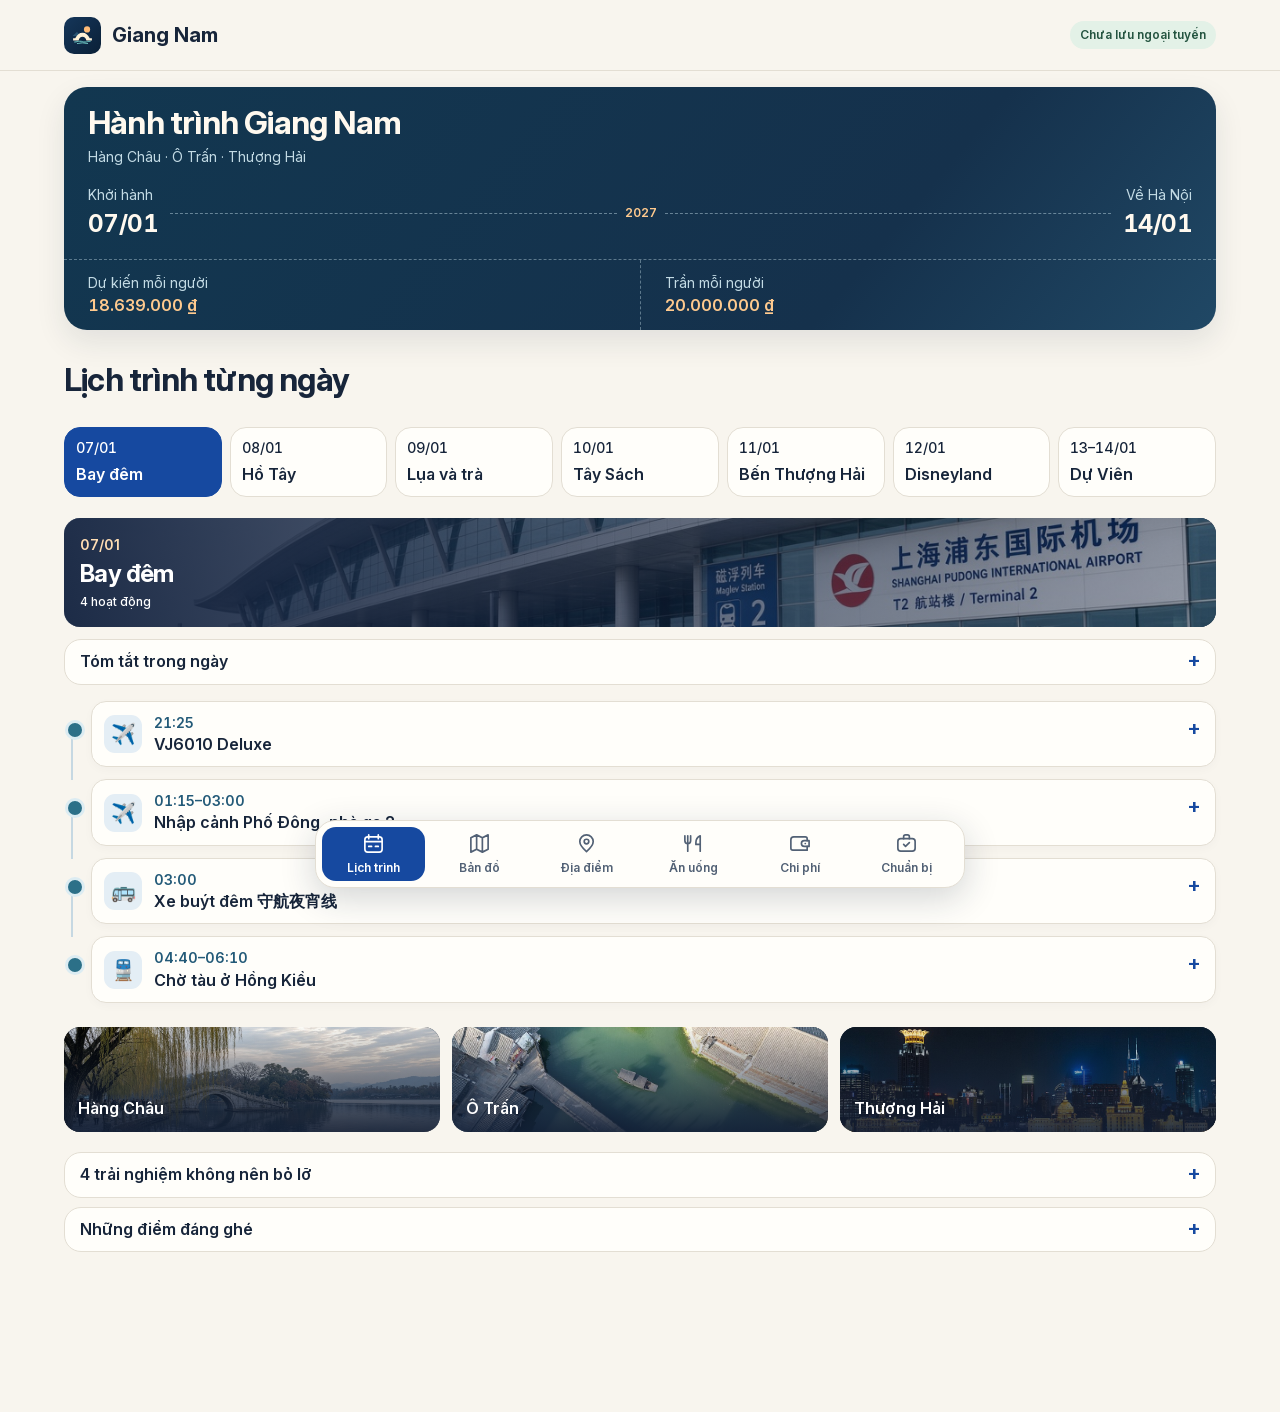
==== commit 7bfa519c: "Add responsive daily trip budget" ====
--- a/public/trip/index.html
+++ b/public/trip/index.html
@@ -27,7 +27,7 @@
         <div><span>Về Hà Nội</span><time datetime="2027-01-14">14/01</time></div>
       </div>
       <div class="ticket-costs">
-        <div><span>Dự kiến mỗi người</span><strong>18.706.000 ₫</strong></div>
+        <div><span>Dự kiến mỗi người</span><strong>18.639.000 ₫</strong></div>
         <div><span>Trần mỗi người</span><strong>20.000.000 ₫</strong></div>
       </div>
     </section>
--- a/public/trip/trip.css
+++ b/public/trip/trip.css
@@ -247,6 +247,31 @@
 progress::-webkit-progress-value { background: var(--blue); border-radius: 99px }
 progress::-moz-progress-bar { background: var(--blue); border-radius: 99px }
 .budget-summary { background: #edf3ff }
+.budget-breakdown { min-width: 0 }
+.budget-breakdown table { min-width: 40rem }
+.budget-breakdown .table-wrap:has(th:nth-child(7)) table { min-width: 60rem }
+.budget-breakdown td:last-child { text-align: right; white-space: nowrap }
+.budget-cards { display: none }
+@media (max-width: 1024px) {
+  .budget-breakdown .table-wrap { display: none }
+  .budget-cards { display: grid; gap: var(--space-3) }
+  .budget-day { min-width: 0; border: 1px solid var(--line); border-radius: 16px; background: var(--white); overflow: hidden }
+  .budget-day > summary { display: grid; grid-template-columns: minmax(0, 1fr) auto; gap: 6px 12px; align-items: baseline; padding: 13px; background: #edf3ff }
+  .budget-day > summary::after { content: '+'; position: static; grid-area: 1 / 2 / 3; place-self: center end; line-height: 1 }
+  .budget-day[open] > summary::after { content: '−' }
+  .budget-day > summary strong { grid-column: 1; grid-row: 2; font-size: var(--text-body) }
+  .budget-card { min-width: 0; padding: 13px; background: var(--white); overflow-wrap: anywhere }
+  .budget-cards > .budget-card { border: 1px solid var(--line); border-radius: 16px }
+  .budget-day > .budget-card + .budget-card { border-top: 1px solid var(--line) }
+  .budget-card p { margin: 0 }
+  .budget-card-title,.budget-card-amount { font-weight: var(--weight-semibold) }
+  .budget-card .budget-card-amount { margin-top: 4px; font-variant-numeric: tabular-nums }
+  .budget-card .budget-card-note { margin-top: 6px; color: var(--muted); font-size: var(--text-detail) }
+  .budget-card-specs { display: flex; flex-wrap: wrap; gap: 8px; margin: 10px 0 0 }
+  .budget-card-specs > div { flex: 1 1 86px; min-width: 0; padding: 7px; border-radius: 8px; background: #edf3ff; font-size: var(--text-detail) }
+  .budget-card-specs dt { color: var(--muted); font-size: var(--text-label) }
+  .budget-card-specs dd { margin: 2px 0 0; font-variant-numeric: tabular-nums }
+}
 .budget-figures { display: grid; grid-template-columns: repeat(3,minmax(0,1fr)); gap: 13px }
 .budget-figures dt { color: var(--muted); font-size: var(--text-detail) }
 .budget-figures dd { color: var(--blue); font-size: var(--text-section); font-weight: var(--weight-bold); line-height: var(--leading-title) }
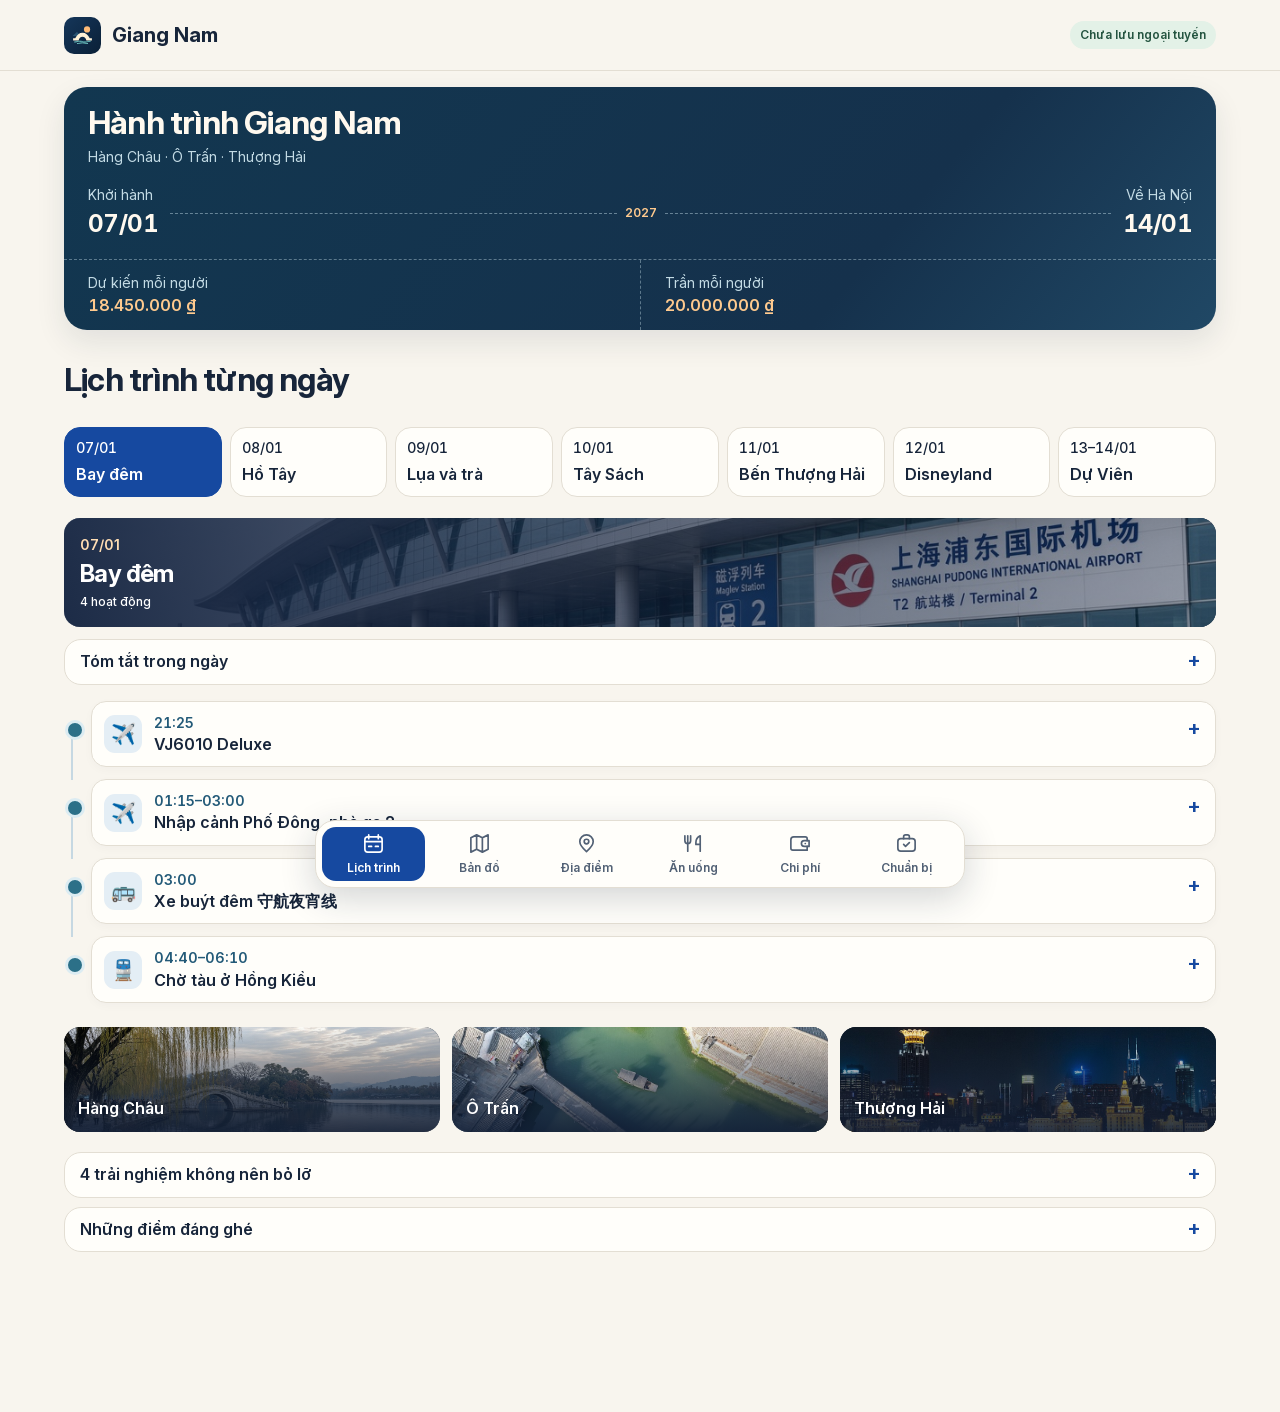
==== commit 500aa4fd: "Update trip budget and add souvenir breakdown" ====
--- a/public/trip/index.html
+++ b/public/trip/index.html
@@ -27,7 +27,7 @@
         <div><span>Về Hà Nội</span><time datetime="2027-01-14">14/01</time></div>
       </div>
       <div class="ticket-costs">
-        <div><span>Dự kiến mỗi người</span><strong>18.639.000 ₫</strong></div>
+        <div><span>Dự kiến mỗi người</span><strong>18.450.000 ₫</strong></div>
         <div><span>Trần mỗi người</span><strong>20.000.000 ₫</strong></div>
       </div>
     </section>
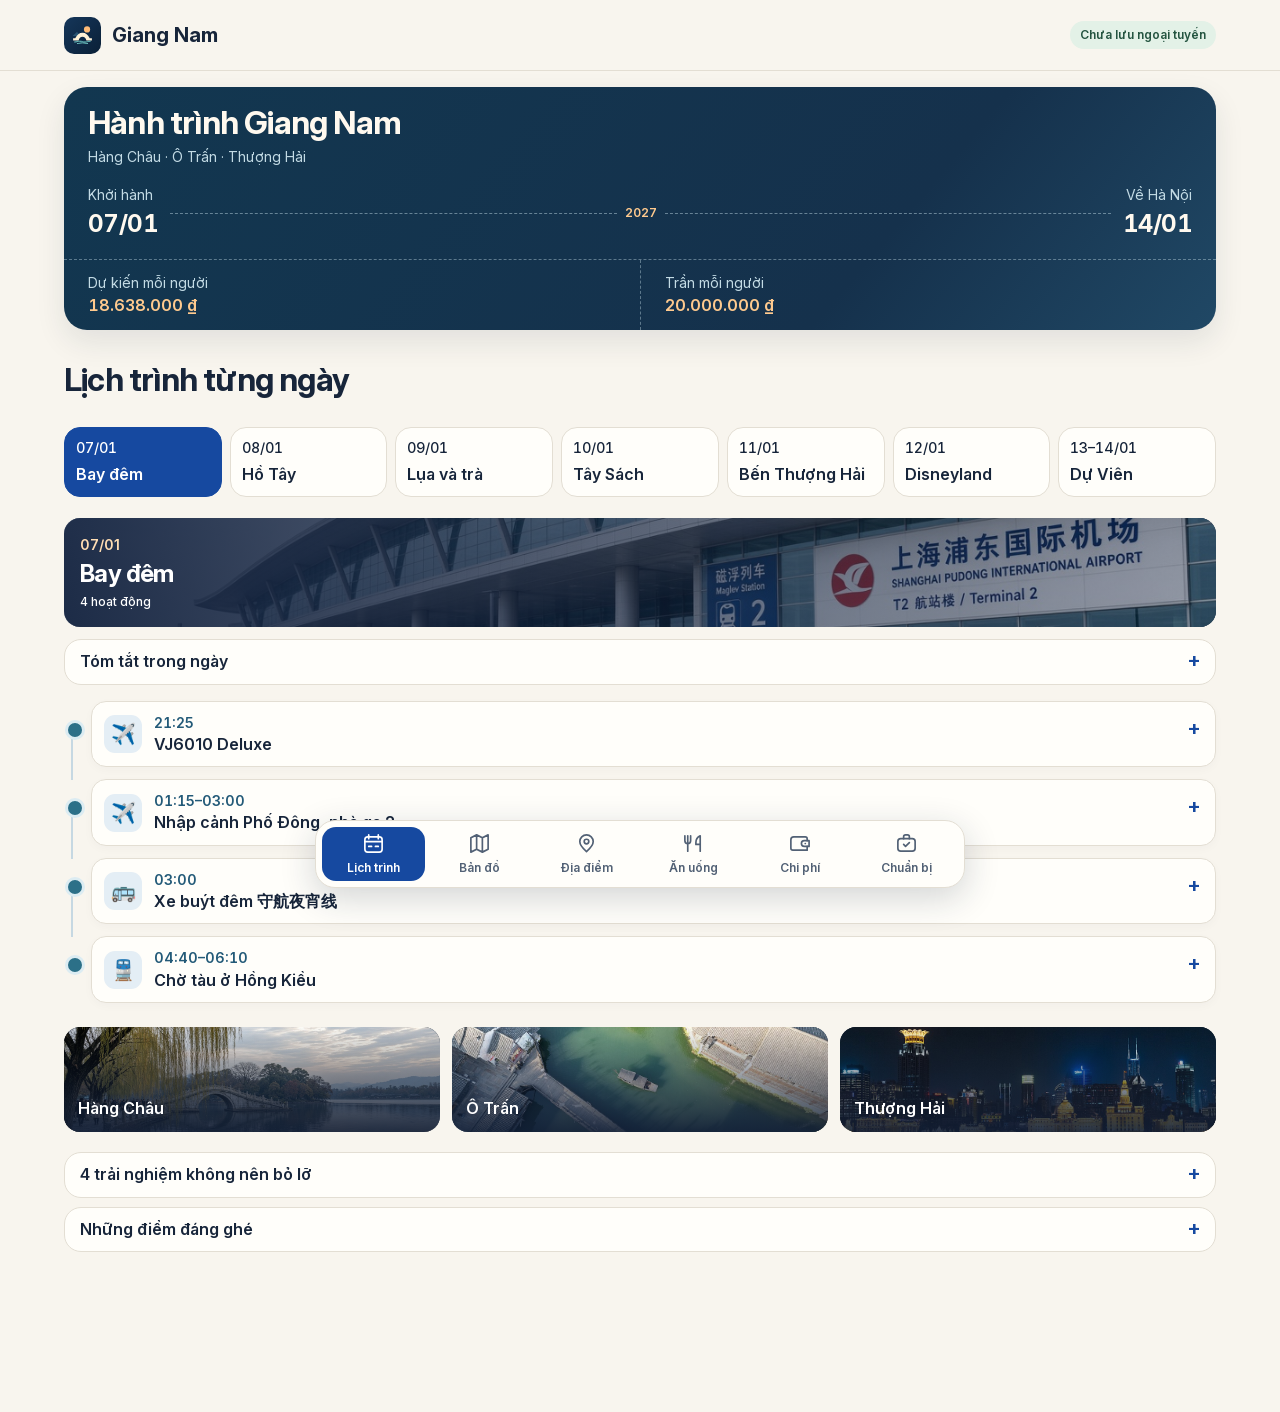
==== commit d9ce5e4e: "Update trip itinerary, garden visit and souvenir stops" ====
--- a/public/trip/index.html
+++ b/public/trip/index.html
@@ -27,7 +27,7 @@
         <div><span>Về Hà Nội</span><time datetime="2027-01-14">14/01</time></div>
       </div>
       <div class="ticket-costs">
-        <div><span>Dự kiến mỗi người</span><strong>18.450.000 ₫</strong></div>
+        <div><span>Dự kiến mỗi người</span><strong>18.638.000 ₫</strong></div>
         <div><span>Trần mỗi người</span><strong>20.000.000 ₫</strong></div>
       </div>
     </section>
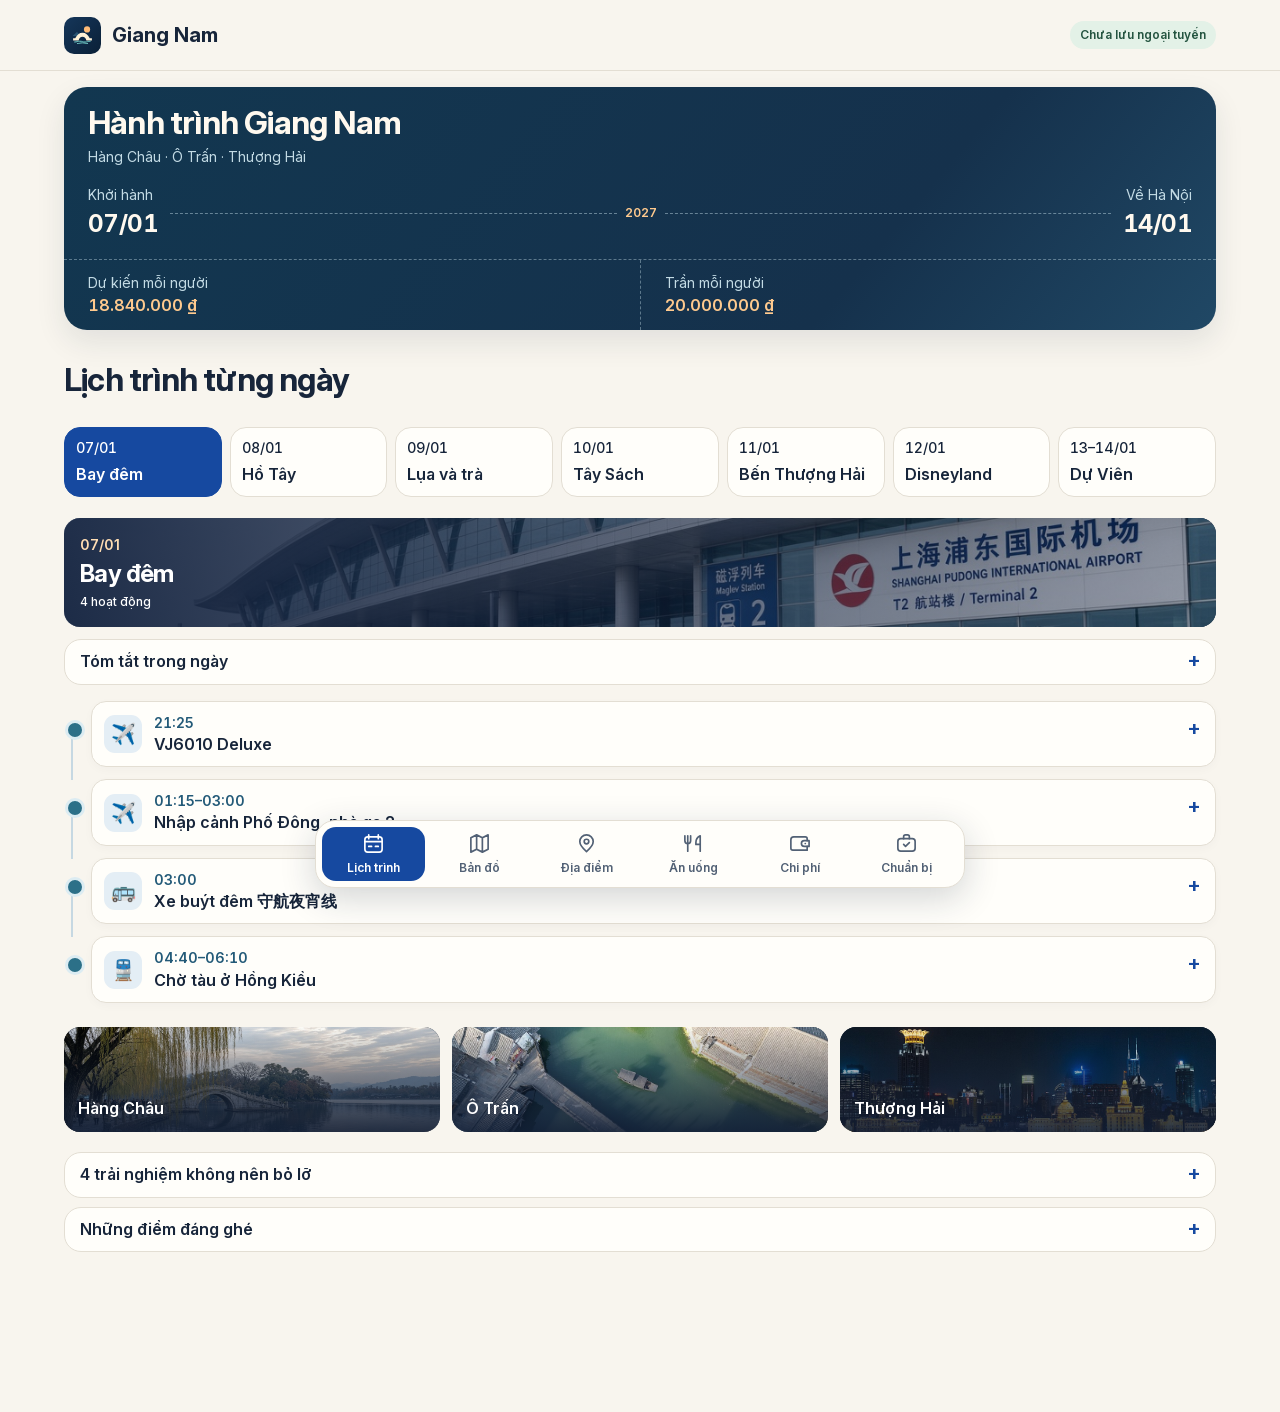
==== commit ba5aae03: "Revise souvenir quantities and simplify hotpot budget" ====
--- a/public/trip/index.html
+++ b/public/trip/index.html
@@ -27,7 +27,7 @@
         <div><span>Về Hà Nội</span><time datetime="2027-01-14">14/01</time></div>
       </div>
       <div class="ticket-costs">
-        <div><span>Dự kiến mỗi người</span><strong>18.638.000 ₫</strong></div>
+        <div><span>Dự kiến mỗi người</span><strong>18.840.000 ₫</strong></div>
         <div><span>Trần mỗi người</span><strong>20.000.000 ₫</strong></div>
       </div>
     </section>
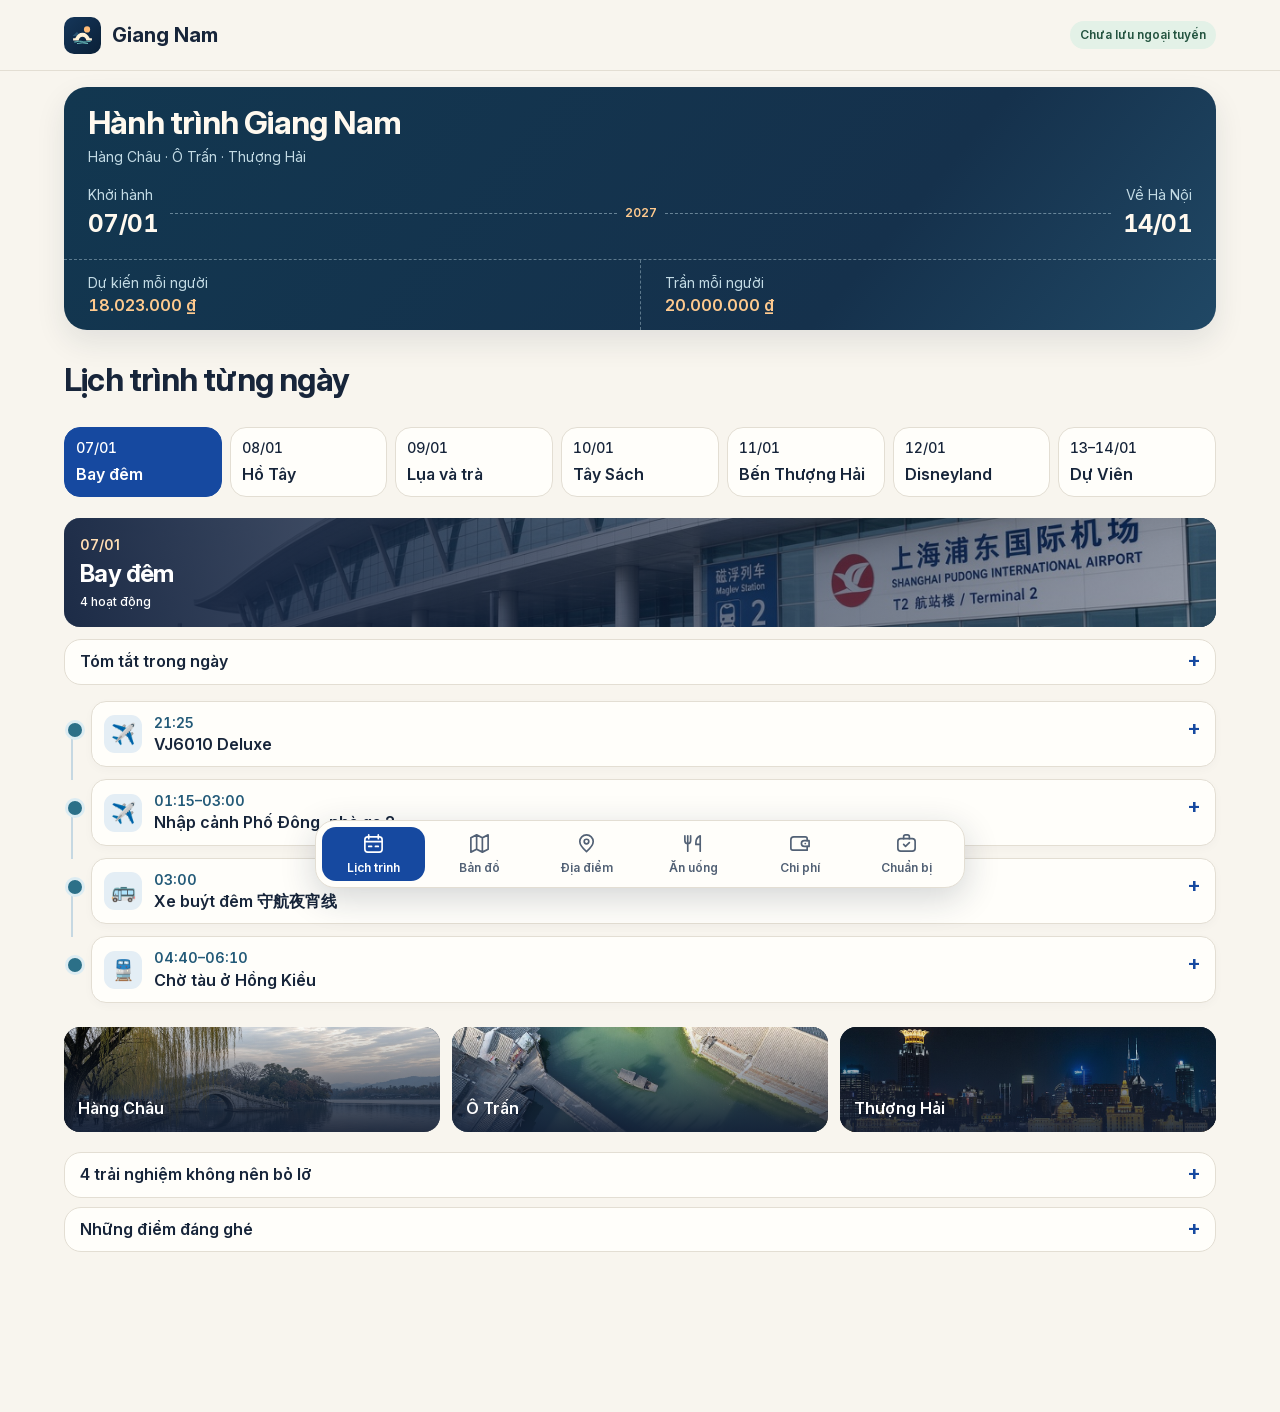
==== commit 86058e53: "Publish daily maps and update Shanghai hotel plans" ====
--- a/public/trip/index.html
+++ b/public/trip/index.html
@@ -27,7 +27,7 @@
         <div><span>Về Hà Nội</span><time datetime="2027-01-14">14/01</time></div>
       </div>
       <div class="ticket-costs">
-        <div><span>Dự kiến mỗi người</span><strong>18.840.000 ₫</strong></div>
+        <div><span>Dự kiến mỗi người</span><strong>18.023.000 ₫</strong></div>
         <div><span>Trần mỗi người</span><strong>20.000.000 ₫</strong></div>
       </div>
     </section>
--- a/public/trip/trip.css
+++ b/public/trip/trip.css
@@ -277,18 +277,78 @@
 .budget-figures dd { color: var(--blue); font-size: var(--text-section); font-weight: var(--weight-bold); line-height: var(--leading-title) }
 .ticket-dates time,.ticket-costs strong,.days small,.timeline time,.budget-figures dd,table { font-variant-numeric: tabular-nums }
 .map-layout { display: grid; grid-template-columns: minmax(0, 2fr) minmax(260px, 1fr); gap: 15px; align-items: start }
+.map-day-filter { max-width: 320px; margin-bottom: 12px }
+.map-route-heading { display: flex; align-items: center; justify-content: space-between; gap: 8px }
+.map-route-heading h3 { margin: 0 }
+.map-route-count { color: var(--muted); font-size: var(--text-detail) }
+.map-route-header { padding: 0 0 12px; border-bottom: 1px solid var(--line) }
+.map-route-action {
+  display: inline-flex; align-items: center; justify-content: center; min-height: 44px; padding: 6px 12px;
+  border: 1px solid var(--line); border-radius: 12px; color: var(--blue); font-size: var(--text-detail);
+  font-weight: var(--weight-semibold); text-decoration: none;
+}
+.map-route-action:hover { border-color: var(--blue) }
+.map-leg-action { background: var(--blue-soft); border-color: transparent }
+.map-overview-link { margin-top: 10px; background: var(--blue-soft); border-color: transparent }
+.map-route-marker,.map-stop-number { display: grid; place-items: center; border-radius: 999px; background: var(--blue); color: white; font-weight: var(--weight-semibold) }
+.map-route-marker { border: 2px solid white; box-shadow: 0 2px 6px #10203da8 }
+.map-stops { margin: 0; padding: 0; list-style: none }
+.map-stops li { position: relative; padding: 14px 0 4px }
+.map-stops li:not(:last-child)::before {
+  content: ''; position: absolute; inset-block: 32px -24px; inset-inline-start: 13px;
+  border-inline-start: 2px solid var(--blue-soft); pointer-events: none;
+}
+.map-stop-button {
+  display: flex; width: 100%; min-height: 44px; align-items: flex-start; gap: 10px;
+  padding: 0; border: 0; border-radius: 8px; background: transparent; text-align: left;
+}
+.map-stop-button:hover .map-stop-copy strong { color: var(--blue) }
+.map-stop-number { position: relative; flex: 0 0 28px; height: 28px; font-size: var(--text-detail) }
+.map-stop-copy { display: grid; gap: 2px }
+.map-stops small { color: var(--muted); font-size: var(--text-detail); font-weight: var(--weight-regular) }
+.map-stop-actions { display: flex; flex-wrap: wrap; align-items: center; gap: 4px 6px; margin: 6px 0 0 38px }
+.map-stop-actions small { width: 100% }
 .map-panel,.map-sidebar { min-width: 0; padding: 13px; border: 1px solid var(--line); border-radius: 17px; background: var(--white); box-shadow: var(--shadow) }
 .trip-map { z-index: 0; height: clamp(325px, 55vh, 545px); border-radius: 12px; background: #e5edf4; font-family: inherit }
 .trip-marker { display: grid; place-items: center; border: 2px solid white; border-radius: 50%; background: var(--blue); box-shadow: 0 2px 6px #10203da8 }
 .trip-marker::after { content: ""; width: 7px; height: 7px; border-radius: 50%; background: white }
 .map-controls { display: flex; justify-content: space-between; align-items: center; gap: 11px; padding-block: 9px }
 .map-controls button,.map-notice { font-size: var(--text-detail) }
-.map-notice { color: var(--muted) }
+.map-controls button { flex-shrink: 0; min-height: 44px }
+.map-notice { margin: 0; color: var(--muted) }
 .map-selection { padding: 11px; border-radius: 10px; background: var(--blue-soft) }
 .map-selection p { margin-top: 5px }
 .map-sidebar .search { margin-block: 0 10px }
 .map-filter { display: grid; gap: var(--space-1); font-size: var(--text-detail); font-weight: var(--weight-semibold); color: var(--muted) }
-.map-filter select { padding: 7px 25px 7px 8px; border: 1px solid var(--line); border-radius: 8px }
+.map-filter select {
+  box-sizing: border-box;
+  min-height: 44px;
+  padding: 9px 36px 9px 13px;
+  border: 1px solid var(--line);
+  border-radius: 12px;
+  color: var(--blue);
+  background-color: var(--white);
+  background-position: right 13px center;
+  font-size: var(--text-body);
+  font-weight: var(--weight-semibold);
+}
+.map-day-filter select { background-color: var(--blue-soft) }
+.map-filter select:hover,.map-filter select:focus-visible { border-color: var(--blue) }
+@supports (appearance: base-select) and selector(select::picker(select)) {
+  .map-filter select,.map-filter select::picker(select) { appearance: base-select }
+  .map-filter select { background-image: none; padding-inline-end: 13px }
+  .map-filter select::picker-icon { color: var(--blue) }
+  .map-filter select::picker(select) {
+    margin-block: 5px;
+    padding: 4px;
+    border: 1px solid var(--line);
+    border-radius: 12px;
+    background: var(--white);
+    box-shadow: var(--shadow);
+  }
+  .map-filter option { min-height: 44px; padding: 8px 10px; border-radius: 8px; color: var(--blue) }
+  .map-filter option:hover,.map-filter option:focus-visible,.map-filter option:checked { background: var(--blue-soft) }
+}
 .map-results { list-style: none; margin: 0; padding: 3px; max-height: 430px; overflow: auto }
 .map-results li + li { margin-top: 6px }
 .map-results button { display: grid; width: 100%; text-align: left; padding: 7px 9px }
@@ -310,6 +370,8 @@
 
   .prep-grid,.food-grid { grid-template-columns: 1fr }
   .map-layout { grid-template-columns: 1fr }
+  .map-day-filter { max-width: none }
+  .trip-map { height: clamp(250px, 40svh, 365px) }
   .map-results { max-height: 330px }
   .budget-figures { grid-template-columns: 1fr 1fr; gap: 8px }
   .budget-figures > div:first-child { grid-column: 1/-1 }
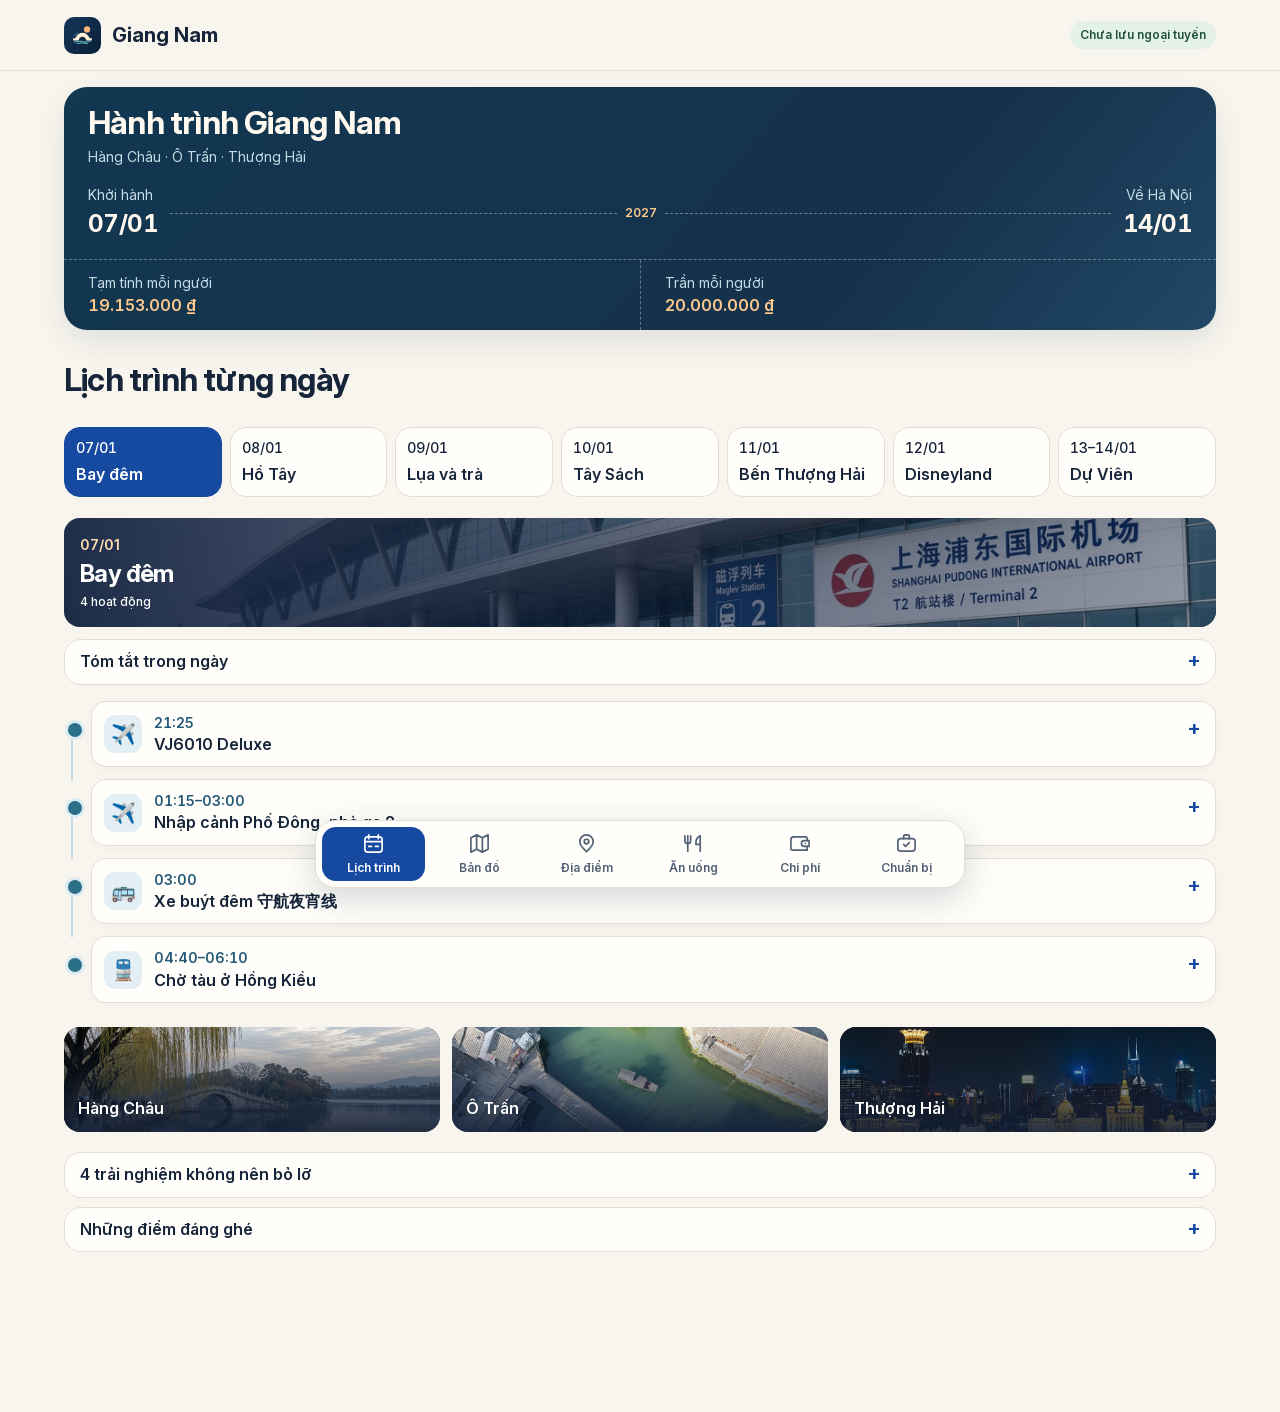
==== commit 552b4516: "Switch Shanghai stay to Sushi Light Luxury Hotel" ====
--- a/public/trip/index.html
+++ b/public/trip/index.html
@@ -27,7 +27,7 @@
         <div><span>Về Hà Nội</span><time datetime="2027-01-14">14/01</time></div>
       </div>
       <div class="ticket-costs">
-        <div><span>Dự kiến mỗi người</span><strong>18.023.000 ₫</strong></div>
+        <div><span>Tạm tính mỗi người</span><strong>19.153.000 ₫</strong></div>
         <div><span>Trần mỗi người</span><strong>20.000.000 ₫</strong></div>
       </div>
     </section>
